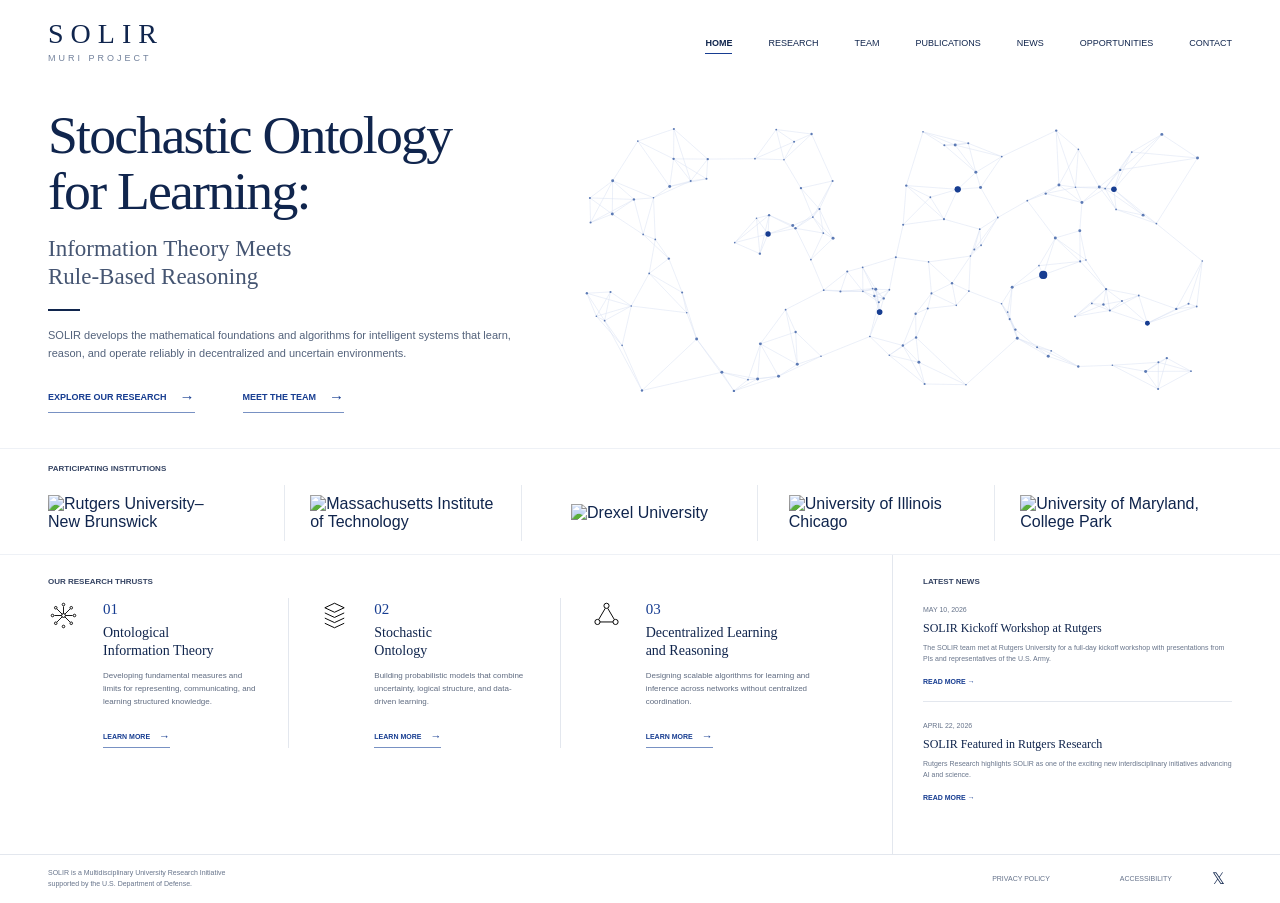
==== index.html @ 75f61fbd "Initial SOLIR MURI website" ====
<!doctype html><html lang="en"><head><meta charset="utf-8"><meta name="viewport" content="width=device-width,initial-scale=1"><meta name="description" content="SOLIR MURI — Stochastic Ontology for Learning."><title>SOLIR | MURI Project</title><link rel="stylesheet" href="css/style.css"></head><body>
<header class="site-header"><a class="brand" href="#"><span class="brand-name">SOLIR</span><span class="brand-subtitle">MURI PROJECT</span></a><button class="menu-toggle" aria-label="Open navigation" aria-expanded="false"><span></span><span></span><span></span></button><nav class="nav"><a class="active" href="#">HOME</a><a href="#">RESEARCH</a><a href="#">TEAM</a><a href="#">PUBLICATIONS</a><a href="#">NEWS</a><a href="#">OPPORTUNITIES</a><a href="#">CONTACT</a></nav></header>
<main><section class="hero full-width"><div class="hero-copy"><h1>Stochastic Ontology<br>for Learning:</h1><p class="hero-kicker">Information Theory Meets<br>Rule-Based Reasoning</p><div class="short-rule"></div><p class="hero-description">SOLIR develops the mathematical foundations and algorithms for intelligent systems that learn, reason, and operate reliably in decentralized and uncertain environments.</p><div class="hero-actions"><a class="text-link" href="#">EXPLORE OUR RESEARCH <span>→</span></a><a class="text-link" href="#">MEET THE TEAM <span>→</span></a></div></div><div class="hero-graphic"><img src="assets/network.svg" alt=""></div></section>
<section class="institutions"><div class="full-width"><p class="section-label">PARTICIPATING INSTITUTIONS</p><div class="institution-grid">
<div class="institution"><img src="https://commons.wikimedia.org/wiki/Special:Redirect/file/Rutgers_University_New_Brunswick_logotype.svg" alt="Rutgers University–New Brunswick"></div><div class="institution"><img src="https://commons.wikimedia.org/wiki/Special:Redirect/file/MIT_2023_red_logo.svg" alt="Massachusetts Institute of Technology"></div><div class="institution"><img src="https://commons.wikimedia.org/wiki/Special:Redirect/file/Drexel-logo.png" alt="Drexel University"></div><div class="institution"><img src="https://commons.wikimedia.org/wiki/Special:Redirect/file/University_of_Illinois_Chicago_wordmark.png" alt="University of Illinois Chicago"></div><div class="institution"><img src="https://commons.wikimedia.org/wiki/Special:Redirect/file/University_of_Maryland_wordmark.svg" alt="University of Maryland, College Park"></div>
</div></div></section>
<section class="research-news full-width"><div class="research"><p class="section-label">OUR RESEARCH THRUSTS</p><div class="thrust-grid">
<article class="thrust"><div class="thrust-icon"><img src="assets/info.svg" alt=""></div><div><span class="number">01</span><h2>Ontological<br>Information Theory</h2><p>Developing fundamental measures and limits for representing, communicating, and learning structured knowledge.</p><a class="learn-link" href="#">LEARN MORE <span>→</span></a></div></article>
<article class="thrust"><div class="thrust-icon"><img src="assets/ontology.svg" alt=""></div><div><span class="number">02</span><h2>Stochastic<br>Ontology</h2><p>Building probabilistic models that combine uncertainty, logical structure, and data-driven learning.</p><a class="learn-link" href="#">LEARN MORE <span>→</span></a></div></article>
<article class="thrust"><div class="thrust-icon"><img src="assets/decentralized.svg" alt=""></div><div><span class="number">03</span><h2>Decentralized Learning<br>and Reasoning</h2><p>Designing scalable algorithms for learning and inference across networks without centralized coordination.</p><a class="learn-link" href="#">LEARN MORE <span>→</span></a></div></article>
</div></div><aside class="latest-news"><p class="section-label">LATEST NEWS</p><article class="news-item"><time>MAY 10, 2026</time><h3>SOLIR Kickoff Workshop at Rutgers</h3><p>The SOLIR team met at Rutgers University for a full-day kickoff workshop with presentations from PIs and representatives of the U.S. Army.</p><a href="#">READ MORE <span>→</span></a></article><article class="news-item"><time>APRIL 22, 2026</time><h3>SOLIR Featured in Rutgers Research</h3><p>Rutgers Research highlights SOLIR as one of the exciting new interdisciplinary initiatives advancing AI and science.</p><a href="#">READ MORE <span>→</span></a></article></aside></section></main>
<footer class="site-footer"><div class="full-width footer-inner"><p>SOLIR is a Multidisciplinary University Research Initiative<br>supported by the U.S. Department of Defense.</p><div class="footer-links"><a href="#">PRIVACY POLICY</a><a href="#">ACCESSIBILITY</a></div><span>𝕏</span></div></footer><script src="js/main.js"></script></body></html>
---- css/style.css ----
:root{--navy:#10254d;--blue:#173d91;--line:#dce2ec}
*{box-sizing:border-box}body{margin:0;color:var(--navy);background:#fff;font-family:Arial,Helvetica,sans-serif;-webkit-font-smoothing:antialiased}a{color:inherit;text-decoration:none}
.full-width,.site-header{width:calc(100% - 96px);margin-left:auto;margin-right:auto}
.site-header{height:82px;display:flex;align-items:center;justify-content:space-between}.brand{display:flex;flex-direction:column;line-height:1}.brand-name{font-family:Georgia,serif;font-size:28px;letter-spacing:7px}.brand-subtitle{margin-top:6px;font-size:9px;letter-spacing:3px;color:#71809b}
.nav{display:flex;gap:36px;height:100%;align-items:center}.nav a{position:relative;font-size:9px;padding:33px 0 29px}.nav a.active{font-weight:700}.nav a.active:after{content:"";position:absolute;left:0;right:0;bottom:23px;height:1px;background:var(--blue)}.menu-toggle{display:none}
.hero{min-height:350px;display:grid;grid-template-columns:43% 57%;align-items:center;padding:18px 0 28px}.hero h1{margin:0;font-family:Georgia,serif;font-size:clamp(46px,4.2vw,64px);line-height:1.05;font-weight:400;letter-spacing:-1.8px}.hero-kicker{margin:15px 0 0;font-family:Georgia,serif;font-size:23px;line-height:1.22;color:#455572}.short-rule{width:32px;height:2px;background:var(--navy);margin:18px 0 15px}.hero-description{max-width:470px;margin:0;color:#53627b;font-size:11px;line-height:1.65}.hero-actions{display:flex;gap:48px;margin-top:26px}.text-link,.learn-link{display:inline-flex;align-items:center;gap:13px;font-size:9px;font-weight:700;color:var(--blue);border-bottom:1px solid #7891c3;padding-bottom:7px}.text-link span,.learn-link span{font-size:15px}.hero-graphic{height:320px;display:flex;align-items:center;justify-content:center;overflow:hidden}.hero-graphic img{width:100%;height:100%;object-fit:contain}
.institutions{border-top:1px solid #eef1f6;border-bottom:1px solid #eef1f6}.institutions .full-width{padding:15px 0 13px}.section-label{margin:0 0 12px;font-size:8px;font-weight:700;color:#344362}.institution-grid{display:grid;grid-template-columns:repeat(5,1fr);align-items:center}.institution{min-height:56px;padding:0 25px;display:flex;align-items:center;justify-content:center;border-right:1px solid #e6eaf0}.institution:first-child{padding-left:0;justify-content:flex-start}.institution:last-child{border-right:0}.institution img{display:block;max-width:100%;width:auto;height:auto;object-fit:contain}.institution:nth-child(1) img{max-width:185px;max-height:42px}.institution:nth-child(2) img{max-width:185px;max-height:43px}.institution:nth-child(3) img{max-width:180px;max-height:48px}.institution:nth-child(4) img{max-width:175px;max-height:50px}.institution:nth-child(5) img{max-width:190px;max-height:45px}
.research-news{display:grid;grid-template-columns:minmax(0,1fr) 340px;min-height:230px}.research{padding:22px 30px 27px 0}.latest-news{padding:22px 0 25px 30px;border-left:1px solid #e3e7ee}.thrust-grid{display:grid;grid-template-columns:repeat(3,1fr)}.thrust{display:grid;grid-template-columns:42px 1fr;gap:13px;padding:2px 30px 0 0;margin-right:30px;border-right:1px solid #e3e7ee}.thrust:last-child{border:0;margin:0}.thrust-icon img{width:31px;height:31px}.number{font-family:Georgia,serif;font-size:15px;color:var(--blue)}.thrust h2{margin:6px 0 10px;font-family:Georgia,serif;font-size:14px;line-height:1.25;font-weight:400}.thrust p{margin:0 0 16px;color:#5f6b80;font-size:8px;line-height:1.65}.learn-link{font-size:7px;padding-bottom:5px;gap:9px}.learn-link span{font-size:11px}.news-item{padding:0 0 13px;margin-bottom:12px;border-bottom:1px solid #e3e7ee}.news-item:last-child{border:0}.news-item time{font-size:7px;color:#66738a}.news-item h3{margin:5px 0 7px;font-family:Georgia,serif;font-size:12px;font-weight:400}.news-item p{margin:0 0 6px;color:#68758b;font-size:7px;line-height:1.5}.news-item a{font-size:7px;font-weight:700;color:var(--blue)}.site-footer{border-top:1px solid #e3e7ee;padding:13px 0}.footer-inner{display:grid;grid-template-columns:1fr auto 20px;gap:40px;align-items:center}.site-footer p{margin:0;color:#67748b;font-size:7px;line-height:1.55}.footer-links{display:flex;gap:70px}.footer-links a{color:#65728a;font-size:7px}
@media(max-width:900px){.full-width,.site-header{width:calc(100% - 48px)}.nav{gap:17px}.nav a{font-size:8px}.hero{grid-template-columns:1fr;padding-top:35px}.hero-graphic{height:270px;order:-1}.institution-grid{grid-template-columns:repeat(2,1fr)}.institution{border-bottom:1px solid #e6eaf0}.research-news{grid-template-columns:1fr}.latest-news{border-left:0;border-top:1px solid #e3e7ee;padding-left:0}}
@media(max-width:620px){.site-header{height:72px}.menu-toggle{display:flex;flex-direction:column;gap:4px;border:0;background:transparent}.menu-toggle span{width:23px;height:1px;background:var(--navy)}.nav{display:none;position:absolute;top:72px;left:0;right:0;z-index:10;background:#fff;border:1px solid var(--line);padding:8px 20px 15px;flex-direction:column;align-items:flex-start;gap:0}.nav.open{display:flex}.nav a{padding:12px 0;width:100%}.hero{padding-top:25px}.hero h1{font-size:40px}.hero-kicker{font-size:19px}.hero-actions{gap:20px;flex-wrap:wrap}.institution-grid,.thrust-grid{grid-template-columns:1fr}.institution,.institution:first-child{padding:12px 0;border-right:0;justify-content:flex-start}.thrust{margin:0 0 22px;padding:0 0 20px;border-right:0;border-bottom:1px solid #e3e7ee}.footer-inner{grid-template-columns:1fr;gap:14px}.footer-links{gap:25px}}
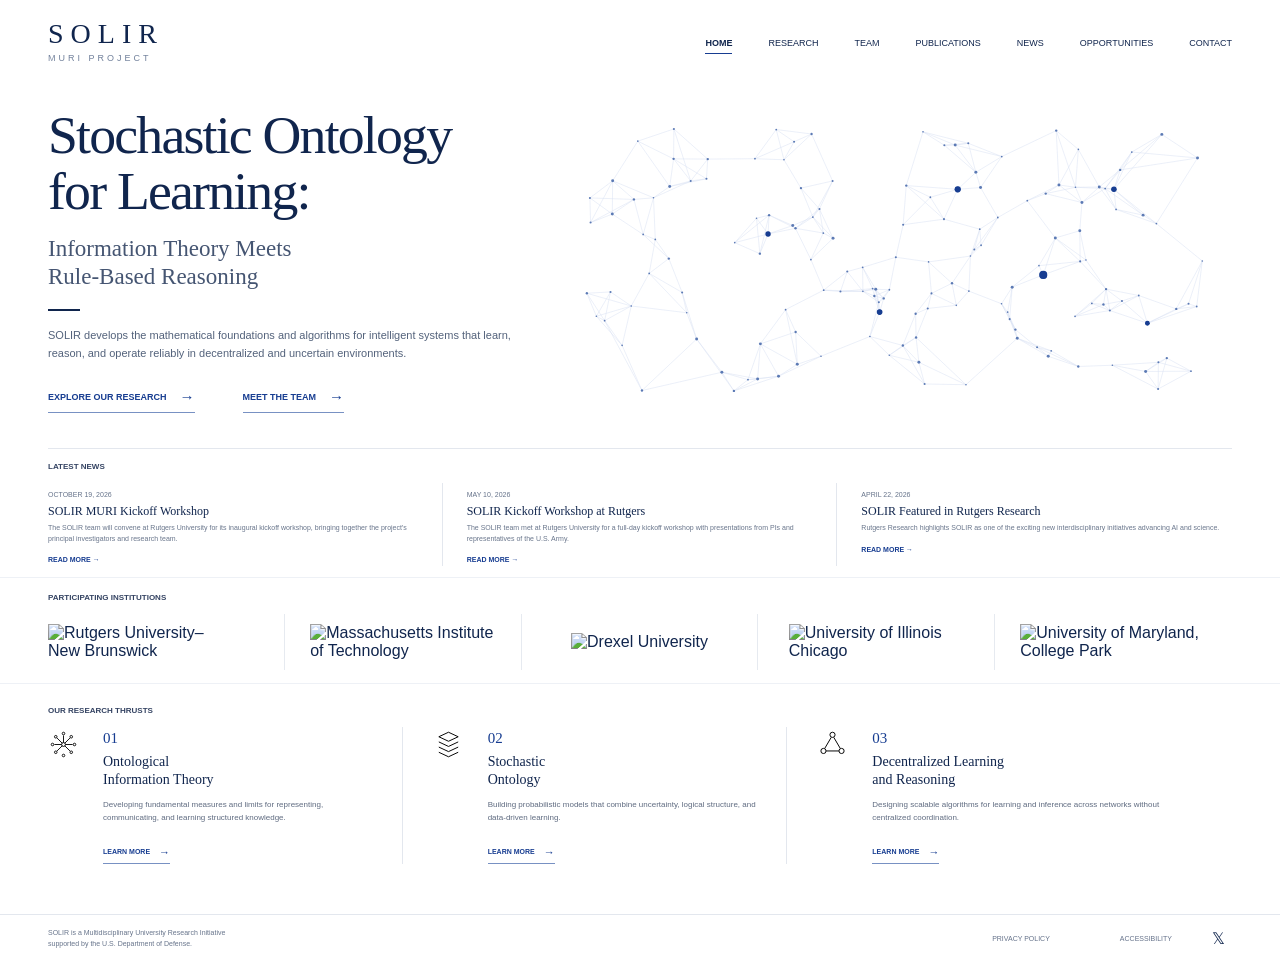
==== commit 191c5568: "second initial version of the website: includes the team, news about the tentative schedule for the " ====
--- a/index.html
+++ b/index.html
@@ -1,12 +1,112 @@
-<!doctype html><html lang="en"><head><meta charset="utf-8"><meta name="viewport" content="width=device-width,initial-scale=1"><meta name="description" content="SOLIR MURI — Stochastic Ontology for Learning."><title>SOLIR | MURI Project</title><link rel="stylesheet" href="css/style.css"></head><body>
-<header class="site-header"><a class="brand" href="#"><span class="brand-name">SOLIR</span><span class="brand-subtitle">MURI PROJECT</span></a><button class="menu-toggle" aria-label="Open navigation" aria-expanded="false"><span></span><span></span><span></span></button><nav class="nav"><a class="active" href="#">HOME</a><a href="#">RESEARCH</a><a href="#">TEAM</a><a href="#">PUBLICATIONS</a><a href="#">NEWS</a><a href="#">OPPORTUNITIES</a><a href="#">CONTACT</a></nav></header>
-<main><section class="hero full-width"><div class="hero-copy"><h1>Stochastic Ontology<br>for Learning:</h1><p class="hero-kicker">Information Theory Meets<br>Rule-Based Reasoning</p><div class="short-rule"></div><p class="hero-description">SOLIR develops the mathematical foundations and algorithms for intelligent systems that learn, reason, and operate reliably in decentralized and uncertain environments.</p><div class="hero-actions"><a class="text-link" href="#">EXPLORE OUR RESEARCH <span>→</span></a><a class="text-link" href="#">MEET THE TEAM <span>→</span></a></div></div><div class="hero-graphic"><img src="assets/network.svg" alt=""></div></section>
-<section class="institutions"><div class="full-width"><p class="section-label">PARTICIPATING INSTITUTIONS</p><div class="institution-grid">
-<div class="institution"><img src="https://commons.wikimedia.org/wiki/Special:Redirect/file/Rutgers_University_New_Brunswick_logotype.svg" alt="Rutgers University–New Brunswick"></div><div class="institution"><img src="https://commons.wikimedia.org/wiki/Special:Redirect/file/MIT_2023_red_logo.svg" alt="Massachusetts Institute of Technology"></div><div class="institution"><img src="https://commons.wikimedia.org/wiki/Special:Redirect/file/Drexel-logo.png" alt="Drexel University"></div><div class="institution"><img src="https://commons.wikimedia.org/wiki/Special:Redirect/file/University_of_Illinois_Chicago_wordmark.png" alt="University of Illinois Chicago"></div><div class="institution"><img src="https://commons.wikimedia.org/wiki/Special:Redirect/file/University_of_Maryland_wordmark.svg" alt="University of Maryland, College Park"></div>
-</div></div></section>
-<section class="research-news full-width"><div class="research"><p class="section-label">OUR RESEARCH THRUSTS</p><div class="thrust-grid">
-<article class="thrust"><div class="thrust-icon"><img src="assets/info.svg" alt=""></div><div><span class="number">01</span><h2>Ontological<br>Information Theory</h2><p>Developing fundamental measures and limits for representing, communicating, and learning structured knowledge.</p><a class="learn-link" href="#">LEARN MORE <span>→</span></a></div></article>
-<article class="thrust"><div class="thrust-icon"><img src="assets/ontology.svg" alt=""></div><div><span class="number">02</span><h2>Stochastic<br>Ontology</h2><p>Building probabilistic models that combine uncertainty, logical structure, and data-driven learning.</p><a class="learn-link" href="#">LEARN MORE <span>→</span></a></div></article>
-<article class="thrust"><div class="thrust-icon"><img src="assets/decentralized.svg" alt=""></div><div><span class="number">03</span><h2>Decentralized Learning<br>and Reasoning</h2><p>Designing scalable algorithms for learning and inference across networks without centralized coordination.</p><a class="learn-link" href="#">LEARN MORE <span>→</span></a></div></article>
-</div></div><aside class="latest-news"><p class="section-label">LATEST NEWS</p><article class="news-item"><time>MAY 10, 2026</time><h3>SOLIR Kickoff Workshop at Rutgers</h3><p>The SOLIR team met at Rutgers University for a full-day kickoff workshop with presentations from PIs and representatives of the U.S. Army.</p><a href="#">READ MORE <span>→</span></a></article><article class="news-item"><time>APRIL 22, 2026</time><h3>SOLIR Featured in Rutgers Research</h3><p>Rutgers Research highlights SOLIR as one of the exciting new interdisciplinary initiatives advancing AI and science.</p><a href="#">READ MORE <span>→</span></a></article></aside></section></main>
-<footer class="site-footer"><div class="full-width footer-inner"><p>SOLIR is a Multidisciplinary University Research Initiative<br>supported by the U.S. Department of Defense.</p><div class="footer-links"><a href="#">PRIVACY POLICY</a><a href="#">ACCESSIBILITY</a></div><span>𝕏</span></div></footer><script src="js/main.js"></script></body></html>+<!doctype html>
+<html lang="en">
+<head>
+<meta charset="utf-8">
+<meta name="viewport" content="width=device-width,initial-scale=1">
+<meta name="description" content="SOLIR MURI — Stochastic Ontology for Learning.">
+<title>SOLIR | MURI Project</title>
+<link rel="stylesheet" href="css/style.css">
+</head>
+<body>
+<header class="site-header">
+  <a class="brand" href="index.html">
+    <span class="brand-name">SOLIR</span><span class="brand-subtitle">MURI PROJECT</span>
+  </a>
+  <button class="menu-toggle" aria-label="Open navigation" aria-expanded="false"><span></span><span></span><span></span></button>
+  <nav class="nav">
+    <a class="active" href="index.html">HOME</a>
+    <a href="#research">RESEARCH</a>
+    <a href="team.html">TEAM</a>
+    <a href="#">PUBLICATIONS</a>
+    <a href="#latest-news">NEWS</a>
+    <a href="#">OPPORTUNITIES</a>
+    <a href="#">CONTACT</a>
+  </nav>
+</header>
+
+<main>
+<section class="hero full-width">
+  <div class="hero-copy">
+    <h1>Stochastic Ontology<br>for Learning:</h1>
+    <p class="hero-kicker">Information Theory Meets<br>Rule-Based Reasoning</p>
+    <div class="short-rule"></div>
+    <p class="hero-description">SOLIR develops the mathematical foundations and algorithms for intelligent systems that learn, reason, and operate reliably in decentralized and uncertain environments.</p>
+    <div class="hero-actions">
+      <a class="text-link" href="#">EXPLORE OUR RESEARCH <span>→</span></a>
+      <a class="text-link" href="team.html">MEET THE TEAM <span>→</span></a>
+    </div>
+  </div>
+  <div class="hero-graphic"><img src="assets/network.svg" alt=""></div>
+</section>
+
+<section class="latest-news latest-news-strip full-width" id="latest-news">
+  <p class="section-label">LATEST NEWS</p>
+  <div class="news-grid">
+    <article class="news-item">
+      <time>OCTOBER 19, 2026</time>
+      <h3>SOLIR MURI Kickoff Workshop</h3>
+      <p>The SOLIR team will convene at Rutgers University for its inaugural kickoff workshop, bringing together the project's principal investigators and research team.</p>
+      <a href="workshop.html">READ MORE <span>→</span></a>
+    </article>
+
+    <article class="news-item">
+      <time>MAY 10, 2026</time>
+      <h3>SOLIR Kickoff Workshop at Rutgers</h3>
+      <p>The SOLIR team met at Rutgers University for a full-day kickoff workshop with presentations from PIs and representatives of the U.S. Army.</p>
+      <a href="#">READ MORE <span>→</span></a>
+    </article>
+
+    <article class="news-item">
+      <time>APRIL 22, 2026</time>
+      <h3>SOLIR Featured in Rutgers Research</h3>
+      <p>Rutgers Research highlights SOLIR as one of the exciting new interdisciplinary initiatives advancing AI and science.</p>
+      <a href="#">READ MORE <span>→</span></a>
+    </article>
+  </div>
+</section>
+
+<section class="institutions">
+  <div class="full-width">
+    <p class="section-label">PARTICIPATING INSTITUTIONS</p>
+    <div class="institution-grid">
+      <div class="institution"><img src="https://commons.wikimedia.org/wiki/Special:Redirect/file/Rutgers_University_New_Brunswick_logotype.svg" alt="Rutgers University–New Brunswick"></div>
+      <div class="institution"><img src="https://commons.wikimedia.org/wiki/Special:Redirect/file/MIT_2023_red_logo.svg" alt="Massachusetts Institute of Technology"></div>
+      <div class="institution"><img src="https://commons.wikimedia.org/wiki/Special:Redirect/file/Drexel-logo.png" alt="Drexel University"></div>
+      <div class="institution"><img src="https://commons.wikimedia.org/wiki/Special:Redirect/file/University_of_Illinois_Chicago_wordmark.png" alt="University of Illinois Chicago"></div>
+      <div class="institution"><img src="https://commons.wikimedia.org/wiki/Special:Redirect/file/University_of_Maryland_wordmark.svg" alt="University of Maryland, College Park"></div>
+    </div>
+  </div>
+</section>
+
+<section class="research-news research-only full-width">
+  <div class="research" id="research">
+    <p class="section-label">OUR RESEARCH THRUSTS</p>
+    <div class="thrust-grid">
+      <article class="thrust">
+        <div class="thrust-icon"><img src="assets/info.svg" alt=""></div>
+        <div><span class="number">01</span><h2>Ontological<br>Information Theory</h2><p>Developing fundamental measures and limits for representing, communicating, and learning structured knowledge.</p><a class="learn-link" href="research-thrust-1.html">LEARN MORE <span>→</span></a></div>
+      </article>
+      <article class="thrust">
+        <div class="thrust-icon"><img src="assets/ontology.svg" alt=""></div>
+        <div><span class="number">02</span><h2>Stochastic<br>Ontology</h2><p>Building probabilistic models that combine uncertainty, logical structure, and data-driven learning.</p><a class="learn-link" href="research-thrust-2.html">LEARN MORE <span>→</span></a></div>
+      </article>
+      <article class="thrust">
+        <div class="thrust-icon"><img src="assets/decentralized.svg" alt=""></div>
+        <div><span class="number">03</span><h2>Decentralized Learning<br>and Reasoning</h2><p>Designing scalable algorithms for learning and inference across networks without centralized coordination.</p><a class="learn-link" href="research-thrust-3.html">LEARN MORE <span>→</span></a></div>
+      </article>
+    </div>
+  </div>
+
+</section>
+</main>
+
+<footer class="site-footer">
+  <div class="full-width footer-inner">
+    <p>SOLIR is a Multidisciplinary University Research Initiative<br>supported by the U.S. Department of Defense.</p>
+    <div class="footer-links"><a href="#">PRIVACY POLICY</a><a href="#">ACCESSIBILITY</a></div>
+    <span>𝕏</span>
+  </div>
+</footer>
+<script src="js/main.js"></script>
+</body>
+</html>
--- a/css/style.css
+++ b/css/style.css
@@ -8,3 +8,60 @@
 .research-news{display:grid;grid-template-columns:minmax(0,1fr) 340px;min-height:230px}.research{padding:22px 30px 27px 0}.latest-news{padding:22px 0 25px 30px;border-left:1px solid #e3e7ee}.thrust-grid{display:grid;grid-template-columns:repeat(3,1fr)}.thrust{display:grid;grid-template-columns:42px 1fr;gap:13px;padding:2px 30px 0 0;margin-right:30px;border-right:1px solid #e3e7ee}.thrust:last-child{border:0;margin:0}.thrust-icon img{width:31px;height:31px}.number{font-family:Georgia,serif;font-size:15px;color:var(--blue)}.thrust h2{margin:6px 0 10px;font-family:Georgia,serif;font-size:14px;line-height:1.25;font-weight:400}.thrust p{margin:0 0 16px;color:#5f6b80;font-size:8px;line-height:1.65}.learn-link{font-size:7px;padding-bottom:5px;gap:9px}.learn-link span{font-size:11px}.news-item{padding:0 0 13px;margin-bottom:12px;border-bottom:1px solid #e3e7ee}.news-item:last-child{border:0}.news-item time{font-size:7px;color:#66738a}.news-item h3{margin:5px 0 7px;font-family:Georgia,serif;font-size:12px;font-weight:400}.news-item p{margin:0 0 6px;color:#68758b;font-size:7px;line-height:1.5}.news-item a{font-size:7px;font-weight:700;color:var(--blue)}.site-footer{border-top:1px solid #e3e7ee;padding:13px 0}.footer-inner{display:grid;grid-template-columns:1fr auto 20px;gap:40px;align-items:center}.site-footer p{margin:0;color:#67748b;font-size:7px;line-height:1.55}.footer-links{display:flex;gap:70px}.footer-links a{color:#65728a;font-size:7px}
 @media(max-width:900px){.full-width,.site-header{width:calc(100% - 48px)}.nav{gap:17px}.nav a{font-size:8px}.hero{grid-template-columns:1fr;padding-top:35px}.hero-graphic{height:270px;order:-1}.institution-grid{grid-template-columns:repeat(2,1fr)}.institution{border-bottom:1px solid #e6eaf0}.research-news{grid-template-columns:1fr}.latest-news{border-left:0;border-top:1px solid #e3e7ee;padding-left:0}}
 @media(max-width:620px){.site-header{height:72px}.menu-toggle{display:flex;flex-direction:column;gap:4px;border:0;background:transparent}.menu-toggle span{width:23px;height:1px;background:var(--navy)}.nav{display:none;position:absolute;top:72px;left:0;right:0;z-index:10;background:#fff;border:1px solid var(--line);padding:8px 20px 15px;flex-direction:column;align-items:flex-start;gap:0}.nav.open{display:flex}.nav a{padding:12px 0;width:100%}.hero{padding-top:25px}.hero h1{font-size:40px}.hero-kicker{font-size:19px}.hero-actions{gap:20px;flex-wrap:wrap}.institution-grid,.thrust-grid{grid-template-columns:1fr}.institution,.institution:first-child{padding:12px 0;border-right:0;justify-content:flex-start}.thrust{margin:0 0 22px;padding:0 0 20px;border-right:0;border-bottom:1px solid #e3e7ee}.footer-inner{grid-template-columns:1fr;gap:14px}.footer-links{gap:25px}}
+
+/* Compact homepage news strip, positioned above the institution logos. */
+.latest-news-strip {
+  padding: 13px 0 11px;
+  border: 0;
+  border-top: 1px solid #e3e7ee;
+}
+
+.news-grid {
+  display: grid;
+  grid-template-columns: repeat(3, minmax(0, 1fr));
+}
+
+.latest-news-strip .news-item {
+  margin: 0;
+  padding: 0 24px;
+  border: 0;
+  border-right: 1px solid #e3e7ee;
+}
+
+.latest-news-strip .news-item:first-child {
+  padding-left: 0;
+}
+
+.latest-news-strip .news-item:last-child {
+  padding-right: 0;
+  border-right: 0;
+}
+
+.latest-news-strip .news-item h3 {
+  margin: 3px 0 4px;
+}
+
+.latest-news-strip .news-item p {
+  margin-bottom: 4px;
+}
+
+.research-only {
+  grid-template-columns: 1fr;
+}
+
+@media(max-width:620px) {
+  .news-grid {
+    display: flex;
+    gap: 20px;
+    overflow-x: auto;
+    padding-bottom: 5px;
+  }
+
+  .latest-news-strip .news-item,
+  .latest-news-strip .news-item:first-child,
+  .latest-news-strip .news-item:last-child {
+    flex: 0 0 230px;
+    padding: 0 20px 0 0;
+    border-right: 1px solid #e3e7ee;
+  }
+}
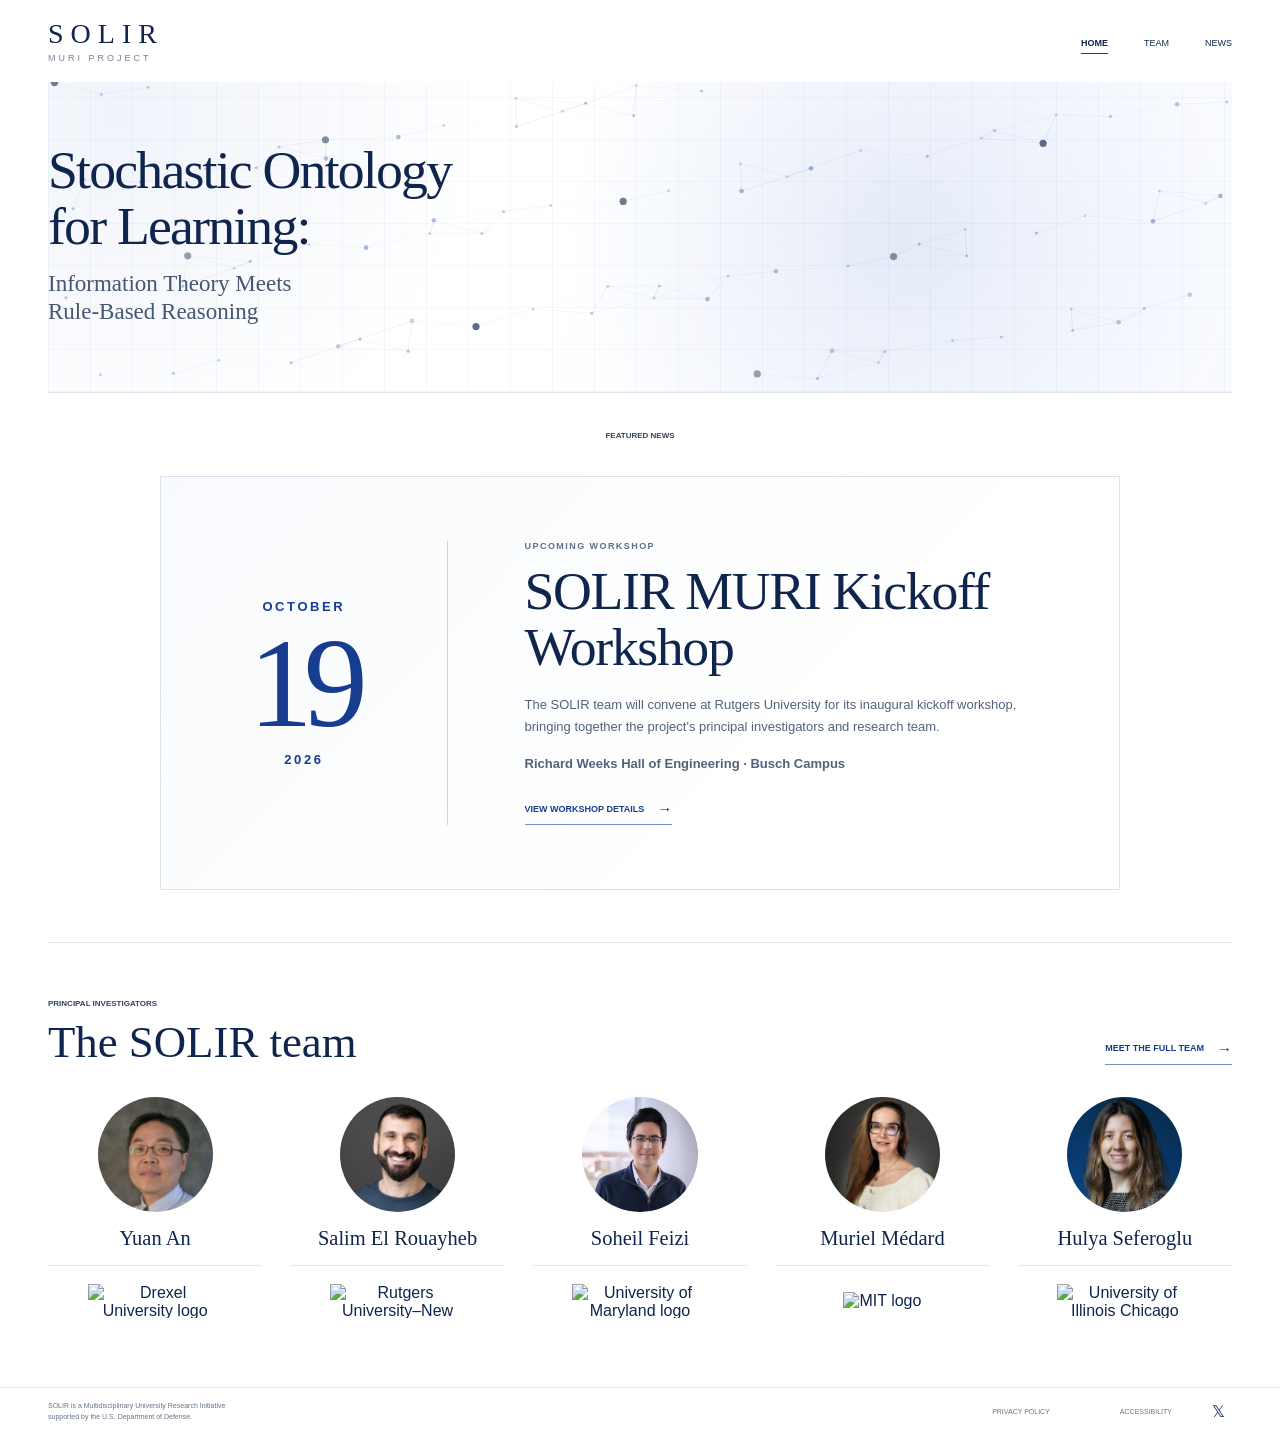
==== commit 5908ac0a: "Refresh homepage team, news, and workshop experience" ====
--- a/index.html
+++ b/index.html
@@ -15,89 +15,75 @@
   <button class="menu-toggle" aria-label="Open navigation" aria-expanded="false"><span></span><span></span><span></span></button>
   <nav class="nav">
     <a class="active" href="index.html">HOME</a>
-    <a href="#research">RESEARCH</a>
     <a href="team.html">TEAM</a>
-    <a href="#">PUBLICATIONS</a>
     <a href="#latest-news">NEWS</a>
-    <a href="#">OPPORTUNITIES</a>
-    <a href="#">CONTACT</a>
   </nav>
 </header>
 
 <main>
 <section class="hero full-width">
+  <canvas class="math-field" aria-hidden="true"></canvas>
   <div class="hero-copy">
     <h1>Stochastic Ontology<br>for Learning:</h1>
     <p class="hero-kicker">Information Theory Meets<br>Rule-Based Reasoning</p>
-    <div class="short-rule"></div>
-    <p class="hero-description">SOLIR develops the mathematical foundations and algorithms for intelligent systems that learn, reason, and operate reliably in decentralized and uncertain environments.</p>
-    <div class="hero-actions">
-      <a class="text-link" href="#">EXPLORE OUR RESEARCH <span>→</span></a>
-      <a class="text-link" href="team.html">MEET THE TEAM <span>→</span></a>
-    </div>
   </div>
-  <div class="hero-graphic"><img src="assets/network.svg" alt=""></div>
 </section>
 
 <section class="latest-news latest-news-strip full-width" id="latest-news">
-  <p class="section-label">LATEST NEWS</p>
-  <div class="news-grid">
-    <article class="news-item">
-      <time>OCTOBER 19, 2026</time>
-      <h3>SOLIR MURI Kickoff Workshop</h3>
+  <p class="section-label">FEATURED NEWS</p>
+  <article class="featured-news-item">
+    <div class="featured-news-date" aria-label="October 19, 2026">
+      <span class="featured-news-month">OCTOBER</span>
+      <strong>19</strong>
+      <span class="featured-news-year">2026</span>
+    </div>
+    <div class="featured-news-copy">
+      <p class="featured-news-type">UPCOMING WORKSHOP</p>
+      <h2>SOLIR MURI Kickoff Workshop</h2>
       <p>The SOLIR team will convene at Rutgers University for its inaugural kickoff workshop, bringing together the project's principal investigators and research team.</p>
-      <a href="workshop.html">READ MORE <span>→</span></a>
-    </article>
+      <p class="featured-news-location">Richard Weeks Hall of Engineering · Busch Campus</p>
+      <a class="text-link" href="workshop.html">VIEW WORKSHOP DETAILS <span>→</span></a>
+    </div>
+  </article>
+</section>
 
-    <article class="news-item">
-      <time>MAY 10, 2026</time>
-      <h3>SOLIR Kickoff Workshop at Rutgers</h3>
-      <p>The SOLIR team met at Rutgers University for a full-day kickoff workshop with presentations from PIs and representatives of the U.S. Army.</p>
-      <a href="#">READ MORE <span>→</span></a>
-    </article>
-
-    <article class="news-item">
-      <time>APRIL 22, 2026</time>
-      <h3>SOLIR Featured in Rutgers Research</h3>
-      <p>Rutgers Research highlights SOLIR as one of the exciting new interdisciplinary initiatives advancing AI and science.</p>
-      <a href="#">READ MORE <span>→</span></a>
-    </article>
+<section class="home-team full-width" aria-labelledby="home-team-heading">
+  <div class="home-team-heading">
+    <div>
+      <p class="section-label">PRINCIPAL INVESTIGATORS</p>
+      <h2 id="home-team-heading">The SOLIR team</h2>
+    </div>
+    <a class="text-link" href="team.html">MEET THE FULL TEAM <span>→</span></a>
+  </div>
+  <div class="home-team-grid">
+    <a class="home-person" href="team.html">
+      <img src="assets/team/yuan-an.jpg" alt="Yuan An" loading="lazy">
+      <h3>Yuan An</h3>
+      <span class="home-institution-logo"><img src="https://commons.wikimedia.org/wiki/Special:Redirect/file/Drexel-logo.png" alt="Drexel University logo" loading="lazy"></span>
+    </a>
+    <a class="home-person" href="team.html">
+      <img src="assets/team/salim-el-rouayheb.jpg" alt="Salim El Rouayheb" loading="lazy">
+      <h3>Salim El Rouayheb</h3>
+      <span class="home-institution-logo"><img src="https://commons.wikimedia.org/wiki/Special:Redirect/file/Rutgers_University_New_Brunswick_logotype.svg" alt="Rutgers University–New Brunswick logo" loading="lazy"></span>
+    </a>
+    <a class="home-person" href="team.html">
+      <img src="assets/team/soheil-feizi.jpg" alt="Soheil Feizi" loading="lazy">
+      <h3>Soheil Feizi</h3>
+      <span class="home-institution-logo"><img src="https://commons.wikimedia.org/wiki/Special:Redirect/file/University_of_Maryland_wordmark.svg" alt="University of Maryland logo" loading="lazy"></span>
+    </a>
+    <a class="home-person" href="team.html">
+      <img src="assets/team/muriel-medard.jpg" alt="Muriel Médard" loading="lazy">
+      <h3>Muriel Médard</h3>
+      <span class="home-institution-logo"><img src="https://commons.wikimedia.org/wiki/Special:Redirect/file/MIT_2023_red_logo.svg" alt="MIT logo" loading="lazy"></span>
+    </a>
+    <a class="home-person" href="team.html">
+      <img src="assets/team/hulya-seferoglu.png" alt="Hulya Seferoglu" loading="lazy">
+      <h3>Hulya Seferoglu</h3>
+      <span class="home-institution-logo"><img src="https://commons.wikimedia.org/wiki/Special:Redirect/file/University_of_Illinois_Chicago_wordmark.png" alt="University of Illinois Chicago logo" loading="lazy"></span>
+    </a>
   </div>
 </section>
 
-<section class="institutions">
-  <div class="full-width">
-    <p class="section-label">PARTICIPATING INSTITUTIONS</p>
-    <div class="institution-grid">
-      <div class="institution"><img src="https://commons.wikimedia.org/wiki/Special:Redirect/file/Rutgers_University_New_Brunswick_logotype.svg" alt="Rutgers University–New Brunswick"></div>
-      <div class="institution"><img src="https://commons.wikimedia.org/wiki/Special:Redirect/file/MIT_2023_red_logo.svg" alt="Massachusetts Institute of Technology"></div>
-      <div class="institution"><img src="https://commons.wikimedia.org/wiki/Special:Redirect/file/Drexel-logo.png" alt="Drexel University"></div>
-      <div class="institution"><img src="https://commons.wikimedia.org/wiki/Special:Redirect/file/University_of_Illinois_Chicago_wordmark.png" alt="University of Illinois Chicago"></div>
-      <div class="institution"><img src="https://commons.wikimedia.org/wiki/Special:Redirect/file/University_of_Maryland_wordmark.svg" alt="University of Maryland, College Park"></div>
-    </div>
-  </div>
-</section>
-
-<section class="research-news research-only full-width">
-  <div class="research" id="research">
-    <p class="section-label">OUR RESEARCH THRUSTS</p>
-    <div class="thrust-grid">
-      <article class="thrust">
-        <div class="thrust-icon"><img src="assets/info.svg" alt=""></div>
-        <div><span class="number">01</span><h2>Ontological<br>Information Theory</h2><p>Developing fundamental measures and limits for representing, communicating, and learning structured knowledge.</p><a class="learn-link" href="research-thrust-1.html">LEARN MORE <span>→</span></a></div>
-      </article>
-      <article class="thrust">
-        <div class="thrust-icon"><img src="assets/ontology.svg" alt=""></div>
-        <div><span class="number">02</span><h2>Stochastic<br>Ontology</h2><p>Building probabilistic models that combine uncertainty, logical structure, and data-driven learning.</p><a class="learn-link" href="research-thrust-2.html">LEARN MORE <span>→</span></a></div>
-      </article>
-      <article class="thrust">
-        <div class="thrust-icon"><img src="assets/decentralized.svg" alt=""></div>
-        <div><span class="number">03</span><h2>Decentralized Learning<br>and Reasoning</h2><p>Designing scalable algorithms for learning and inference across networks without centralized coordination.</p><a class="learn-link" href="research-thrust-3.html">LEARN MORE <span>→</span></a></div>
-      </article>
-    </div>
-  </div>
-
-</section>
 </main>
 
 <footer class="site-footer">
--- a/css/style.css
+++ b/css/style.css
@@ -3,65 +3,118 @@
 .full-width,.site-header{width:calc(100% - 96px);margin-left:auto;margin-right:auto}
 .site-header{height:82px;display:flex;align-items:center;justify-content:space-between}.brand{display:flex;flex-direction:column;line-height:1}.brand-name{font-family:Georgia,serif;font-size:28px;letter-spacing:7px}.brand-subtitle{margin-top:6px;font-size:9px;letter-spacing:3px;color:#71809b}
 .nav{display:flex;gap:36px;height:100%;align-items:center}.nav a{position:relative;font-size:9px;padding:33px 0 29px}.nav a.active{font-weight:700}.nav a.active:after{content:"";position:absolute;left:0;right:0;bottom:23px;height:1px;background:var(--blue)}.menu-toggle{display:none}
-.hero{min-height:350px;display:grid;grid-template-columns:43% 57%;align-items:center;padding:18px 0 28px}.hero h1{margin:0;font-family:Georgia,serif;font-size:clamp(46px,4.2vw,64px);line-height:1.05;font-weight:400;letter-spacing:-1.8px}.hero-kicker{margin:15px 0 0;font-family:Georgia,serif;font-size:23px;line-height:1.22;color:#455572}.short-rule{width:32px;height:2px;background:var(--navy);margin:18px 0 15px}.hero-description{max-width:470px;margin:0;color:#53627b;font-size:11px;line-height:1.65}.hero-actions{display:flex;gap:48px;margin-top:26px}.text-link,.learn-link{display:inline-flex;align-items:center;gap:13px;font-size:9px;font-weight:700;color:var(--blue);border-bottom:1px solid #7891c3;padding-bottom:7px}.text-link span,.learn-link span{font-size:15px}.hero-graphic{height:320px;display:flex;align-items:center;justify-content:center;overflow:hidden}.hero-graphic img{width:100%;height:100%;object-fit:contain}
+.hero{position:relative;isolation:isolate;min-height:310px;display:grid;grid-template-columns:46% 54%;align-items:center;padding:24px 0 30pxpx;overflow:hidden}.hero:before{content:"";position:absolute;inset:0;z-index:-2;background:radial-gradient(circle at 72% 50%,rgba(89,129,201,.14),transparent 38%),radial-gradient(circle at 6% 10%,rgba(89,129,201,.09),transparent 32%),repeating-linear-gradient(0deg,rgba(23,61,145,.04) 0,rgba(23,61,145,.04) 1px,transparent 1px,transparent 42px),repeating-linear-gradient(90deg,rgba(23,61,145,.04) 0,rgba(23,61,145,.04) 1px,transparent 1px,transparent 42px),linear-gradient(105deg,#fff 0%,#fff 39%,#f8faff 100%)}.math-field{position:absolute;inset:0;z-index:-1;width:100%;height:100%;pointer-events:none}.hero-copy{padding:34px 0}.hero h1{margin:0;font-family:Georgia,serif;font-size:clamp(46px,4.2vw,64px);line-height:1.05;font-weight:400;letter-spacing:-1.8px}.hero-kicker{margin:15px 0 0;font-family:Georgia,serif;font-size:23px;line-height:1.22;color:#455572}.hero-mathematics{align-self:stretch;position:relative;font-family:Georgia,"Times New Roman",serif;color:rgba(23,61,145,.66);font-style:italic}
+.hero-mathematics .eq{position:absolute;transition:transform .6s cubic-bezier(.2,.7,.3,1)}
+.hero-mathematics .eq em{display:block;font-style:italic;white-space:nowrap;padding:7px 11px;background:rgba(255,255,255,.78);border:1px solid rgba(23,61,145,.1);backdrop-filter:blur(3px);animation-name:eqFloat;animation-timing-function:ease-in-out;animation-iteration-count:infinite}
+.hero-mathematics .eq.near em{font-size:17px;opacity:.85;animation-duration:6.5s}
+.hero-mathematics .eq.mid em{font-size:13.5px;opacity:.6;animation-duration:8.5s}
+.hero-mathematics .eq.far em{font-size:11px;opacity:.4;animation-duration:10.5s;filter:blur(.2px)}
+.hero-mathematics .eq:nth-child(1){top:14%;right:6%}
+.hero-mathematics .eq:nth-child(2){bottom:16%;left:10%}
+.hero-mathematics .eq:nth-child(3){top:44%;left:44%}
+.hero-mathematics .eq:nth-child(4){top:5%;left:5%}
+.hero-mathematics .eq:nth-child(5){bottom:5%;right:13%}
+.hero-mathematics .eq:nth-child(6){top:64%;right:1%}
+.hero-mathematics .eq:nth-child(7){top:29%;left:0}
+.hero-mathematics .eq:nth-child(8){bottom:35%;left:28%}
+.hero-mathematics .eq:nth-child(9){top:80%;left:14%}
+.hero-mathematics .eq:nth-child(10){top:1%;left:32%}
+.hero-mathematics .eq:nth-child(11){bottom:0;right:36%}
+.hero-mathematics .eq:nth-child(12){top:53%;right:22%}
+.hero-mathematics .eq:nth-child(2) em,.hero-mathematics .eq:nth-child(8) em{animation-delay:-2.4s}
+.hero-mathematics .eq:nth-child(3) em,.hero-mathematics .eq:nth-child(9) em{animation-delay:-4.1s}
+.hero-mathematics .eq:nth-child(4) em,.hero-mathematics .eq:nth-child(10) em{animation-delay:-1.6s}
+.hero-mathematics .eq:nth-child(5) em,.hero-mathematics .eq:nth-child(11) em{animation-delay:-5.3s}
+.hero-mathematics .eq:nth-child(6) em,.hero-mathematics .eq:nth-child(12) em{animation-delay:-3.2s}
+@keyframes eqFloat{0%,100%{transform:translateY(0)}50%{transform:translateY(-9px)}}
+@media(prefers-reduced-motion:reduce){.hero-mathematics .eq em{animation:none}.hero-mathematics .eq{transition:none}}.text-link,.learn-link{display:inline-flex;align-items:center;gap:13px;font-size:9px;font-weight:700;color:var(--blue);border-bottom:1px solid #7891c3;padding-bottom:7px}.text-link span,.learn-link span{font-size:15px}
 .institutions{border-top:1px solid #eef1f6;border-bottom:1px solid #eef1f6}.institutions .full-width{padding:15px 0 13px}.section-label{margin:0 0 12px;font-size:8px;font-weight:700;color:#344362}.institution-grid{display:grid;grid-template-columns:repeat(5,1fr);align-items:center}.institution{min-height:56px;padding:0 25px;display:flex;align-items:center;justify-content:center;border-right:1px solid #e6eaf0}.institution:first-child{padding-left:0;justify-content:flex-start}.institution:last-child{border-right:0}.institution img{display:block;max-width:100%;width:auto;height:auto;object-fit:contain}.institution:nth-child(1) img{max-width:185px;max-height:42px}.institution:nth-child(2) img{max-width:185px;max-height:43px}.institution:nth-child(3) img{max-width:180px;max-height:48px}.institution:nth-child(4) img{max-width:175px;max-height:50px}.institution:nth-child(5) img{max-width:190px;max-height:45px}
 .research-news{display:grid;grid-template-columns:minmax(0,1fr) 340px;min-height:230px}.research{padding:22px 30px 27px 0}.latest-news{padding:22px 0 25px 30px;border-left:1px solid #e3e7ee}.thrust-grid{display:grid;grid-template-columns:repeat(3,1fr)}.thrust{display:grid;grid-template-columns:42px 1fr;gap:13px;padding:2px 30px 0 0;margin-right:30px;border-right:1px solid #e3e7ee}.thrust:last-child{border:0;margin:0}.thrust-icon img{width:31px;height:31px}.number{font-family:Georgia,serif;font-size:15px;color:var(--blue)}.thrust h2{margin:6px 0 10px;font-family:Georgia,serif;font-size:14px;line-height:1.25;font-weight:400}.thrust p{margin:0 0 16px;color:#5f6b80;font-size:8px;line-height:1.65}.learn-link{font-size:7px;padding-bottom:5px;gap:9px}.learn-link span{font-size:11px}.news-item{padding:0 0 13px;margin-bottom:12px;border-bottom:1px solid #e3e7ee}.news-item:last-child{border:0}.news-item time{font-size:7px;color:#66738a}.news-item h3{margin:5px 0 7px;font-family:Georgia,serif;font-size:12px;font-weight:400}.news-item p{margin:0 0 6px;color:#68758b;font-size:7px;line-height:1.5}.news-item a{font-size:7px;font-weight:700;color:var(--blue)}.site-footer{border-top:1px solid #e3e7ee;padding:13px 0}.footer-inner{display:grid;grid-template-columns:1fr auto 20px;gap:40px;align-items:center}.site-footer p{margin:0;color:#67748b;font-size:7px;line-height:1.55}.footer-links{display:flex;gap:70px}.footer-links a{color:#65728a;font-size:7px}
-@media(max-width:900px){.full-width,.site-header{width:calc(100% - 48px)}.nav{gap:17px}.nav a{font-size:8px}.hero{grid-template-columns:1fr;padding-top:35px}.hero-graphic{height:270px;order:-1}.institution-grid{grid-template-columns:repeat(2,1fr)}.institution{border-bottom:1px solid #e6eaf0}.research-news{grid-template-columns:1fr}.latest-news{border-left:0;border-top:1px solid #e3e7ee;padding-left:0}}
-@media(max-width:620px){.site-header{height:72px}.menu-toggle{display:flex;flex-direction:column;gap:4px;border:0;background:transparent}.menu-toggle span{width:23px;height:1px;background:var(--navy)}.nav{display:none;position:absolute;top:72px;left:0;right:0;z-index:10;background:#fff;border:1px solid var(--line);padding:8px 20px 15px;flex-direction:column;align-items:flex-start;gap:0}.nav.open{display:flex}.nav a{padding:12px 0;width:100%}.hero{padding-top:25px}.hero h1{font-size:40px}.hero-kicker{font-size:19px}.hero-actions{gap:20px;flex-wrap:wrap}.institution-grid,.thrust-grid{grid-template-columns:1fr}.institution,.institution:first-child{padding:12px 0;border-right:0;justify-content:flex-start}.thrust{margin:0 0 22px;padding:0 0 20px;border-right:0;border-bottom:1px solid #e3e7ee}.footer-inner{grid-template-columns:1fr;gap:14px}.footer-links{gap:25px}}
+@media(max-width:900px){.full-width,.site-header{width:calc(100% - 48px)}.nav{gap:17px}.nav a{font-size:8px}.hero{grid-template-columns:58% 42%}.institution-grid{grid-template-columns:repeat(2,1fr)}.institution{border-bottom:1px solid #e6eaf0}.research-news{grid-template-columns:1fr}.latest-news{border-left:0;border-top:1px solid #e3e7ee;padding-left:0}}
+@media(max-width:620px){.site-header{height:72px}.menu-toggle{display:flex;flex-direction:column;gap:4px;border:0;background:transparent}.menu-toggle span{width:23px;height:1px;background:var(--navy)}.nav{display:none;position:absolute;top:72px;left:0;right:0;z-index:10;background:#fff;border:1px solid var(--line);padding:8px 20px 15px;flex-direction:column;align-items:flex-start;gap:0}.nav.open{display:flex}.nav a{padding:12px 0;width:100%}.hero{grid-template-columns:1fr;min-height:330px;padding-top:15px}.hero-copy{padding:25px 0 95px}.hero h1{font-size:40px}.hero-kicker{font-size:19px}.hero-mathematics{position:absolute;inset:0}.hero-mathematics .eq:nth-child(1){top:auto;bottom:18px;right:3%}.hero-mathematics .eq:nth-child(2){display:none}.hero-mathematics .eq:nth-child(3){top:auto;bottom:64px;left:auto;right:22%}.hero-mathematics .eq:nth-child(n+4){display:none}.hero-mathematics .eq em{font-size:12px}.institution-grid,.thrust-grid{grid-template-columns:1fr}.institution,.institution:first-child{padding:12px 0;border-right:0;justify-content:flex-start}.thrust{margin:0 0 22px;padding:0 0 20px;border-right:0;border-bottom:1px solid #e3e7ee}.footer-inner{grid-template-columns:1fr;gap:14px}.footer-links{gap:25px}}
 
-/* Compact homepage news strip, positioned above the institution logos. */
+/* Featured homepage news. */
+.hero { padding: 24px 0 30px; }
+
 .latest-news-strip {
-  padding: 13px 0 11px;
+  padding: 38px 0 52px;
   border: 0;
   border-top: 1px solid #e3e7ee;
+  text-align: center;
 }
 
-.news-grid {
+.featured-news-item {
   display: grid;
-  grid-template-columns: repeat(3, minmax(0, 1fr));
+  grid-template-columns: minmax(180px, 0.42fr) minmax(0, 1fr);
+  gap: clamp(36px, 6vw, 88px);
+  max-width: 960px;
+  margin: 36px auto 0;
+  padding: clamp(36px, 5vw, 64px);
+  text-align: left;
+  border: 1px solid #dce2ec;
+  background: linear-gradient(135deg, #f8fafd 0%, #fff 70%);
 }
 
-.latest-news-strip .news-item {
-  margin: 0;
-  padding: 0 24px;
-  border: 0;
-  border-right: 1px solid #e3e7ee;
+.featured-news-date {
+  display: flex;
+  flex-direction: column;
+  justify-content: center;
+  align-items: center;
+  padding-right: clamp(30px, 5vw, 70px);
+  border-right: 1px solid #ccd5e3;
+  color: var(--blue);
 }
 
-.latest-news-strip .news-item:first-child {
-  padding-left: 0;
+.featured-news-date strong {
+  font-family: Georgia, serif;
+  font-size: clamp(82px, 10vw, 138px);
+  font-weight: 400;
+  line-height: .8;
+  letter-spacing: -.07em;
 }
 
-.latest-news-strip .news-item:last-child {
-  padding-right: 0;
-  border-right: 0;
+.featured-news-month,
+.featured-news-year {
+  font-size: 13px;
+  font-weight: 700;
+  letter-spacing: .2em;
 }
 
-.latest-news-strip .news-item h3 {
-  margin: 3px 0 4px;
-}
+.featured-news-month { margin-bottom: 18px; }
+.featured-news-year { margin-top: 18px; }
+.featured-news-copy { align-self: center; }
+.featured-news-type { margin: 0 0 12px; font-size: 9px; font-weight: 700; letter-spacing: .16em; color: #60708b; }
+.featured-news-copy h2 { margin: 0 0 18px; font-family: Georgia,serif; font-size: clamp(34px,4.2vw,58px); line-height: 1.05; font-weight: 400; letter-spacing: -.025em; }
+.featured-news-copy > p:not(.featured-news-type) { max-width: 580px; margin: 0 0 15px; color: #53627b; font-size: 13px; line-height: 1.7; }
+.featured-news-copy .featured-news-location { font-weight: 700; color: #31496f; }
+.featured-news-copy .text-link { margin-top: 10px; }
 
-.latest-news-strip .news-item p {
-  margin-bottom: 4px;
-}
+.home-team { padding: 56px 0 64px; border-top: 1px solid #e3e7ee; }
+.home-team-heading { display: flex; justify-content: space-between; align-items: end; gap: 30px; margin-bottom: 32px; }
+.home-team-heading h2 { margin: 8px 0 0; font-family: Georgia,serif; font-size: clamp(30px,3.5vw,46px); line-height: 1; font-weight: 400; }
+.home-team-grid { display: grid; grid-template-columns: repeat(5,minmax(0,1fr)); gap: clamp(14px,2.2vw,32px); }
+.home-person { min-width: 0; text-align: center; }
+.home-person > img { display: block; width: clamp(92px,9vw,128px); aspect-ratio: 1; margin: 0 auto; border-radius: 50%; object-fit: cover; object-position: center top; filter: saturate(.82); transition: transform .25s ease,filter .25s ease; }
+.home-person:hover > img,.home-person:focus-visible > img { transform: translateY(-4px); filter: saturate(1); }
+.home-person h3 { margin: 15px 0 5px; font-family: Georgia,serif; font-size: clamp(16px,1.6vw,22px); line-height: 1.15; font-weight: 400; }
+.home-institution-logo { display: flex; align-items: center; justify-content: center; height: 58px; margin-top: 14px; padding-top: 13px; border-top: 1px solid #e3e7ee; }
+.home-institution-logo img { display: block; width: auto; max-width: 135px; max-height: 34px; object-fit: contain; }
 
 .research-only {
   grid-template-columns: 1fr;
 }
 
 @media(max-width:620px) {
-  .news-grid {
-    display: flex;
-    gap: 20px;
-    overflow-x: auto;
-    padding-bottom: 5px;
-  }
+  .latest-news-strip { padding: 45px 0; }
+  .featured-news-item { grid-template-columns: 1fr; gap: 32px; padding: 32px 24px; }
+  .featured-news-date { padding: 0 0 30px; border-right: 0; border-bottom: 1px solid #ccd5e3; }
+  .featured-news-date strong { font-size: 92px; }
+  .home-team { padding: 42px 0 48px; }
+  .home-team-heading { align-items: start; flex-direction: column; }
+  .home-team-grid { grid-template-columns: repeat(2,minmax(0,1fr)); gap: 28px 18px; }
+  .home-person:last-child { grid-column: 1 / -1; width: calc(50% - 9px); }
+}
 
-  .latest-news-strip .news-item,
-  .latest-news-strip .news-item:first-child,
-  .latest-news-strip .news-item:last-child {
-    flex: 0 0 230px;
-    padding: 0 20px 0 0;
-    border-right: 1px solid #e3e7ee;
-  }
-}
+@media(min-width:621px) and (max-width:900px) {
+  .home-team-grid { grid-template-columns: repeat(3,minmax(0,1fr)); }
+}
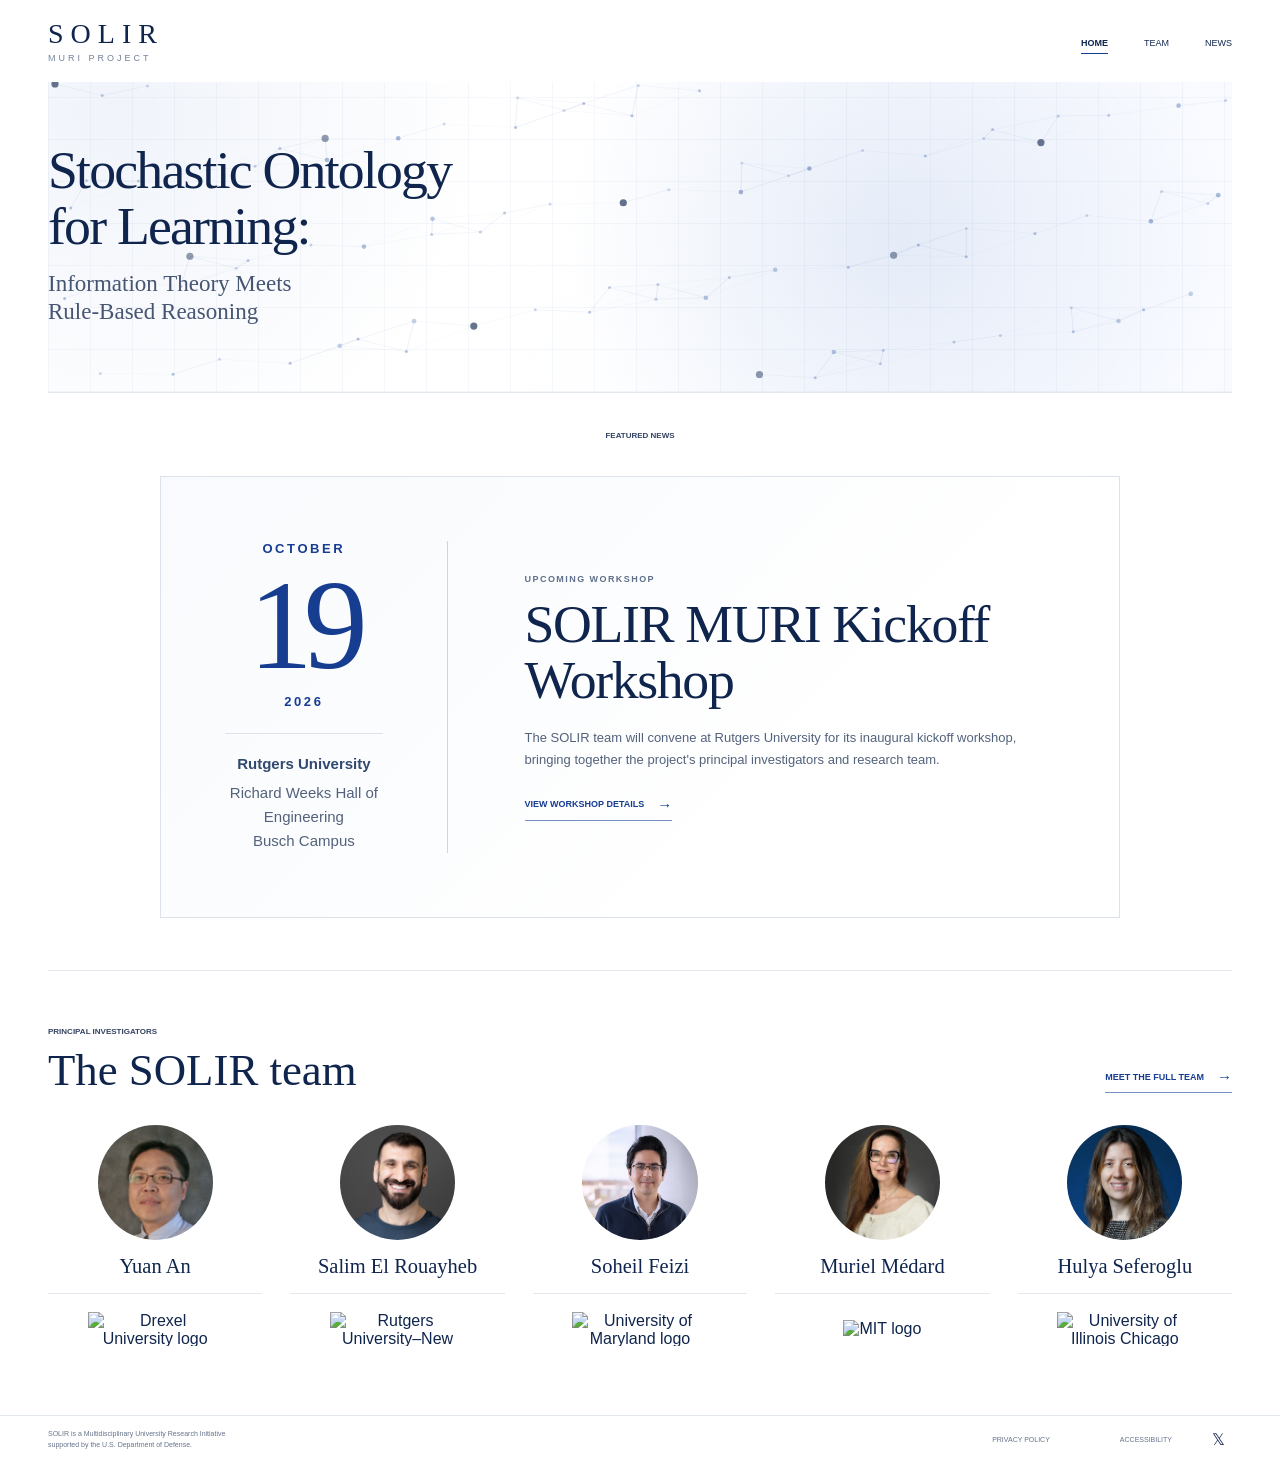
==== commit 93735710: "Refine workshop location and heading presentation" ====
--- a/index.html
+++ b/index.html
@@ -32,16 +32,18 @@
 <section class="latest-news latest-news-strip full-width" id="latest-news">
   <p class="section-label">FEATURED NEWS</p>
   <article class="featured-news-item">
-    <div class="featured-news-date" aria-label="October 19, 2026">
+    <div class="featured-news-date">
+      <time class="featured-news-calendar" datetime="2026-10-19">
       <span class="featured-news-month">OCTOBER</span>
       <strong>19</strong>
       <span class="featured-news-year">2026</span>
+      </time>
+      <a class="featured-news-location featured-news-location-link" href="https://maps.google.com/?q=Richard+Weeks+Hall+of+Engineering,+500+Bartholomew+Road,+Piscataway,+NJ+08854" target="_blank" rel="noopener noreferrer"><span>Rutgers University</span>Richard Weeks Hall of Engineering<br>Busch Campus</a>
     </div>
     <div class="featured-news-copy">
       <p class="featured-news-type">UPCOMING WORKSHOP</p>
       <h2>SOLIR MURI Kickoff Workshop</h2>
       <p>The SOLIR team will convene at Rutgers University for its inaugural kickoff workshop, bringing together the project's principal investigators and research team.</p>
-      <p class="featured-news-location">Richard Weeks Hall of Engineering · Busch Campus</p>
       <a class="text-link" href="workshop.html">VIEW WORKSHOP DETAILS <span>→</span></a>
     </div>
   </article>
--- a/css/style.css
+++ b/css/style.css
@@ -65,6 +65,8 @@
   color: var(--blue);
 }
 
+.featured-news-calendar { display: flex; flex-direction: column; align-items: center; }
+
 .featured-news-date strong {
   font-family: Georgia, serif;
   font-size: clamp(82px, 10vw, 138px);
@@ -84,9 +86,11 @@
 .featured-news-year { margin-top: 18px; }
 .featured-news-copy { align-self: center; }
 .featured-news-type { margin: 0 0 12px; font-size: 9px; font-weight: 700; letter-spacing: .16em; color: #60708b; }
+.featured-news-copy h1,
 .featured-news-copy h2 { margin: 0 0 18px; font-family: Georgia,serif; font-size: clamp(34px,4.2vw,58px); line-height: 1.05; font-weight: 400; letter-spacing: -.025em; }
 .featured-news-copy > p:not(.featured-news-type) { max-width: 580px; margin: 0 0 15px; color: #53627b; font-size: 13px; line-height: 1.7; }
-.featured-news-copy .featured-news-location { font-weight: 700; color: #31496f; }
+.featured-news-location { width: 100%; margin: 24px 0 0; padding-top: 18px; border-top: 1px solid #dce2ec; text-align: center; font-size: 12px; line-height: 1.6; color: #53627b; }
+.featured-news-location span { display: block; margin-bottom: 5px; font-weight: 700; color: #31496f; }
 .featured-news-copy .text-link { margin-top: 10px; }
 
 .home-team { padding: 56px 0 64px; border-top: 1px solid #e3e7ee; }
@@ -117,4 +121,7 @@
 
 @media(min-width:621px) and (max-width:900px) {
   .home-team-grid { grid-template-columns: repeat(3,minmax(0,1fr)); }
-}+}
+.featured-news-location-link { display: block; font-size: 15px; text-decoration: none; }
+.featured-news-location-link:hover { color: var(--blue); text-decoration: underline; text-underline-offset: 3px; }
+.featured-news-location-link:focus-visible { outline: 2px solid var(--blue); outline-offset: 5px; }
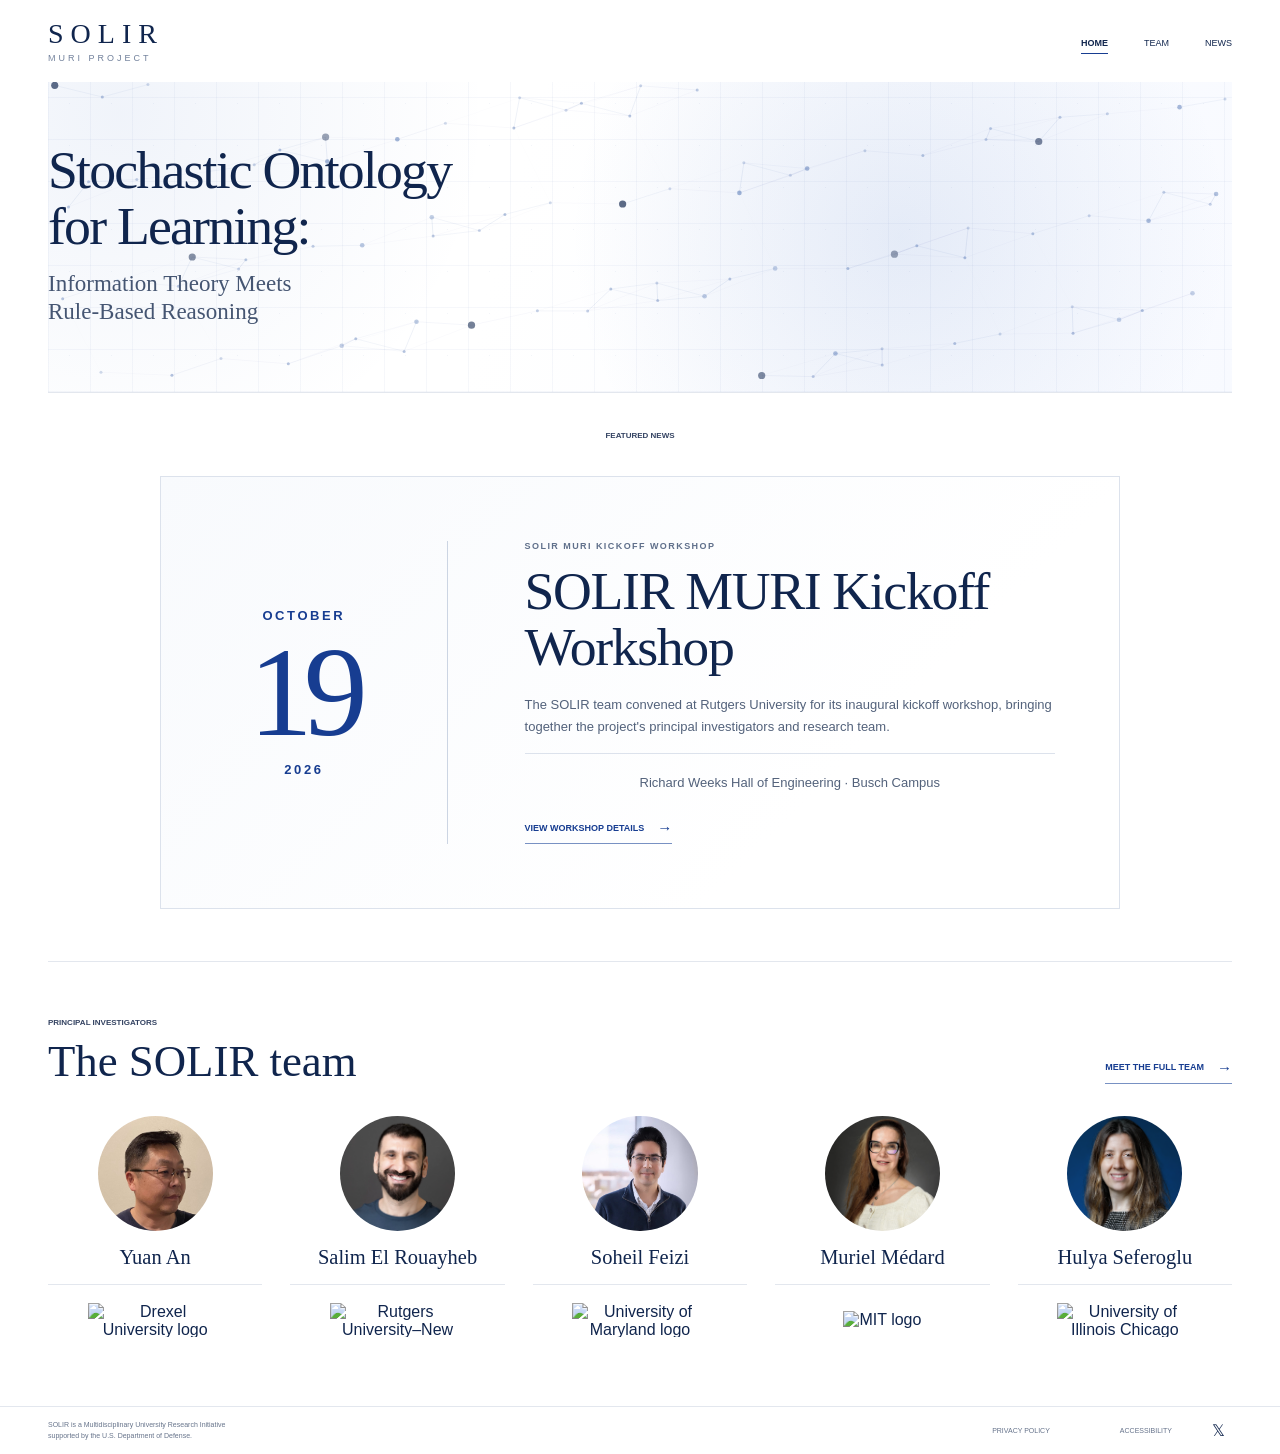
==== commit 76731728: "Updated the page after the kickoff workshop" ====
--- a/index.html
+++ b/index.html
@@ -32,18 +32,16 @@
 <section class="latest-news latest-news-strip full-width" id="latest-news">
   <p class="section-label">FEATURED NEWS</p>
   <article class="featured-news-item">
-    <div class="featured-news-date">
-      <time class="featured-news-calendar" datetime="2026-10-19">
+    <div class="featured-news-date" aria-label="October 19, 2026">
       <span class="featured-news-month">OCTOBER</span>
       <strong>19</strong>
       <span class="featured-news-year">2026</span>
-      </time>
-      <a class="featured-news-location featured-news-location-link" href="https://maps.google.com/?q=Richard+Weeks+Hall+of+Engineering,+500+Bartholomew+Road,+Piscataway,+NJ+08854" target="_blank" rel="noopener noreferrer"><span>Rutgers University</span>Richard Weeks Hall of Engineering<br>Busch Campus</a>
     </div>
     <div class="featured-news-copy">
-      <p class="featured-news-type">UPCOMING WORKSHOP</p>
+      <p class="featured-news-type">SOLIR MURI KICKOFF WORKSHOP</p>
       <h2>SOLIR MURI Kickoff Workshop</h2>
-      <p>The SOLIR team will convene at Rutgers University for its inaugural kickoff workshop, bringing together the project's principal investigators and research team.</p>
+      <p>The SOLIR team convened at Rutgers University for its inaugural kickoff workshop, bringing together the project's principal investigators and research team.</p>
+      <p class="featured-news-location">Richard Weeks Hall of Engineering · Busch Campus</p>
       <a class="text-link" href="workshop.html">VIEW WORKSHOP DETAILS <span>→</span></a>
     </div>
   </article>
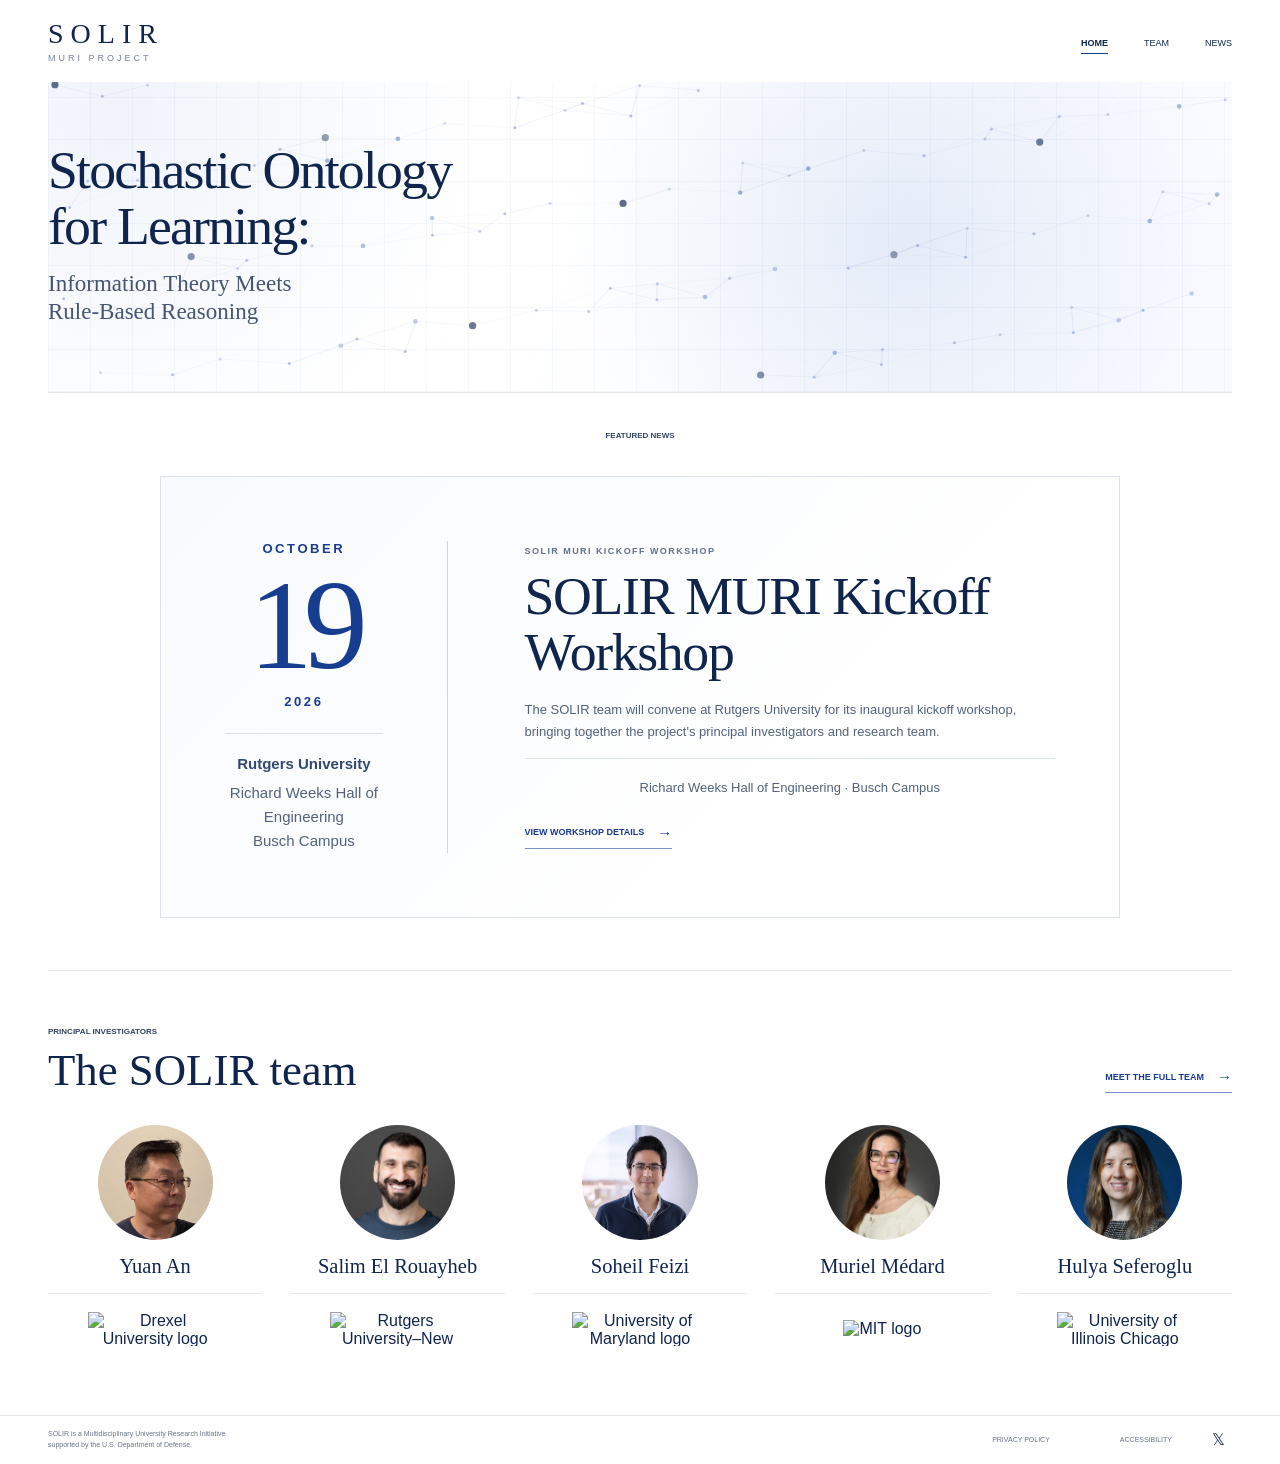
==== commit a83a0b28: "Merge branch 'main' of https://github.com/SOLIR-MURI/solir-muri-website" ====
--- a/index.html
+++ b/index.html
@@ -32,15 +32,18 @@
 <section class="latest-news latest-news-strip full-width" id="latest-news">
   <p class="section-label">FEATURED NEWS</p>
   <article class="featured-news-item">
-    <div class="featured-news-date" aria-label="October 19, 2026">
+    <div class="featured-news-date">
+      <time class="featured-news-calendar" datetime="2026-10-19">
       <span class="featured-news-month">OCTOBER</span>
       <strong>19</strong>
       <span class="featured-news-year">2026</span>
+      </time>
+      <a class="featured-news-location featured-news-location-link" href="https://maps.google.com/?q=Richard+Weeks+Hall+of+Engineering,+500+Bartholomew+Road,+Piscataway,+NJ+08854" target="_blank" rel="noopener noreferrer"><span>Rutgers University</span>Richard Weeks Hall of Engineering<br>Busch Campus</a>
     </div>
     <div class="featured-news-copy">
       <p class="featured-news-type">SOLIR MURI KICKOFF WORKSHOP</p>
       <h2>SOLIR MURI Kickoff Workshop</h2>
-      <p>The SOLIR team convened at Rutgers University for its inaugural kickoff workshop, bringing together the project's principal investigators and research team.</p>
+      <p>The SOLIR team will convene at Rutgers University for its inaugural kickoff workshop, bringing together the project's principal investigators and research team.</p>
       <p class="featured-news-location">Richard Weeks Hall of Engineering · Busch Campus</p>
       <a class="text-link" href="workshop.html">VIEW WORKSHOP DETAILS <span>→</span></a>
     </div>
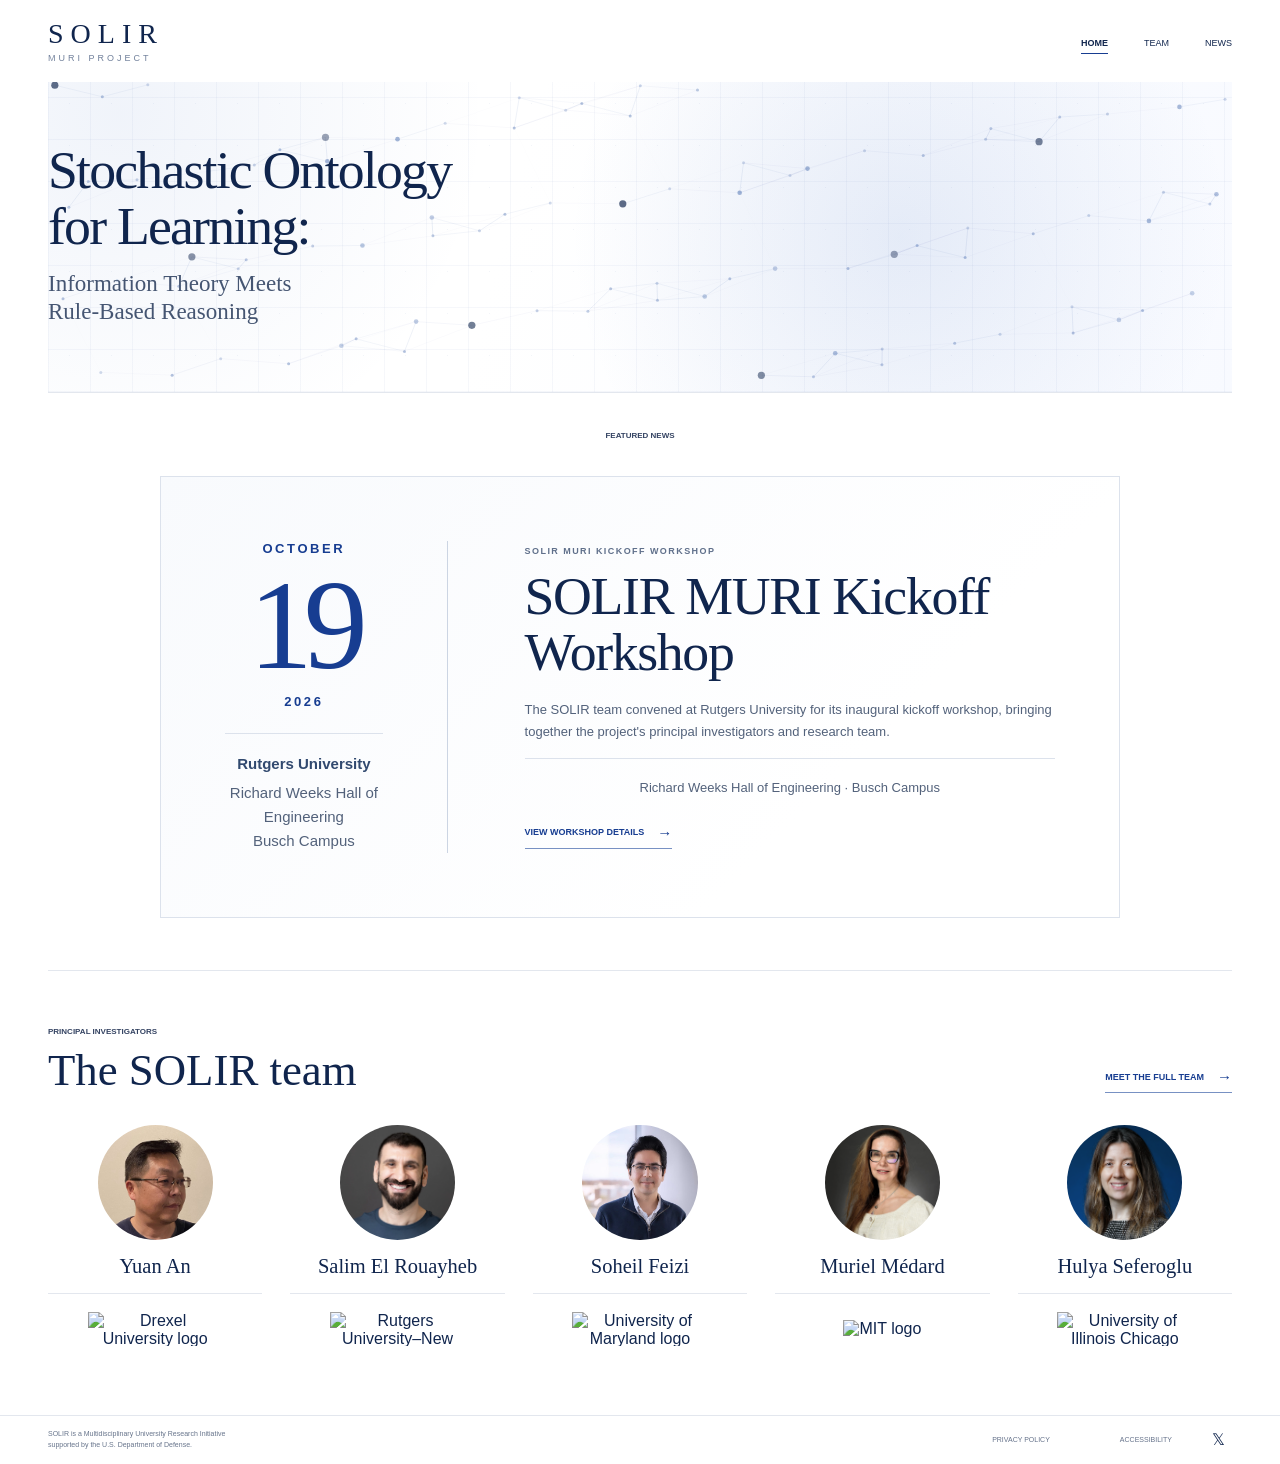
==== commit e15df1f8: "Update workshop description to past tense" ====
--- a/index.html
+++ b/index.html
@@ -43,7 +43,7 @@
     <div class="featured-news-copy">
       <p class="featured-news-type">SOLIR MURI KICKOFF WORKSHOP</p>
       <h2>SOLIR MURI Kickoff Workshop</h2>
-      <p>The SOLIR team will convene at Rutgers University for its inaugural kickoff workshop, bringing together the project's principal investigators and research team.</p>
+      <p>The SOLIR team convened at Rutgers University for its inaugural kickoff workshop, bringing together the project's principal investigators and research team.</p>
       <p class="featured-news-location">Richard Weeks Hall of Engineering · Busch Campus</p>
       <a class="text-link" href="workshop.html">VIEW WORKSHOP DETAILS <span>→</span></a>
     </div>
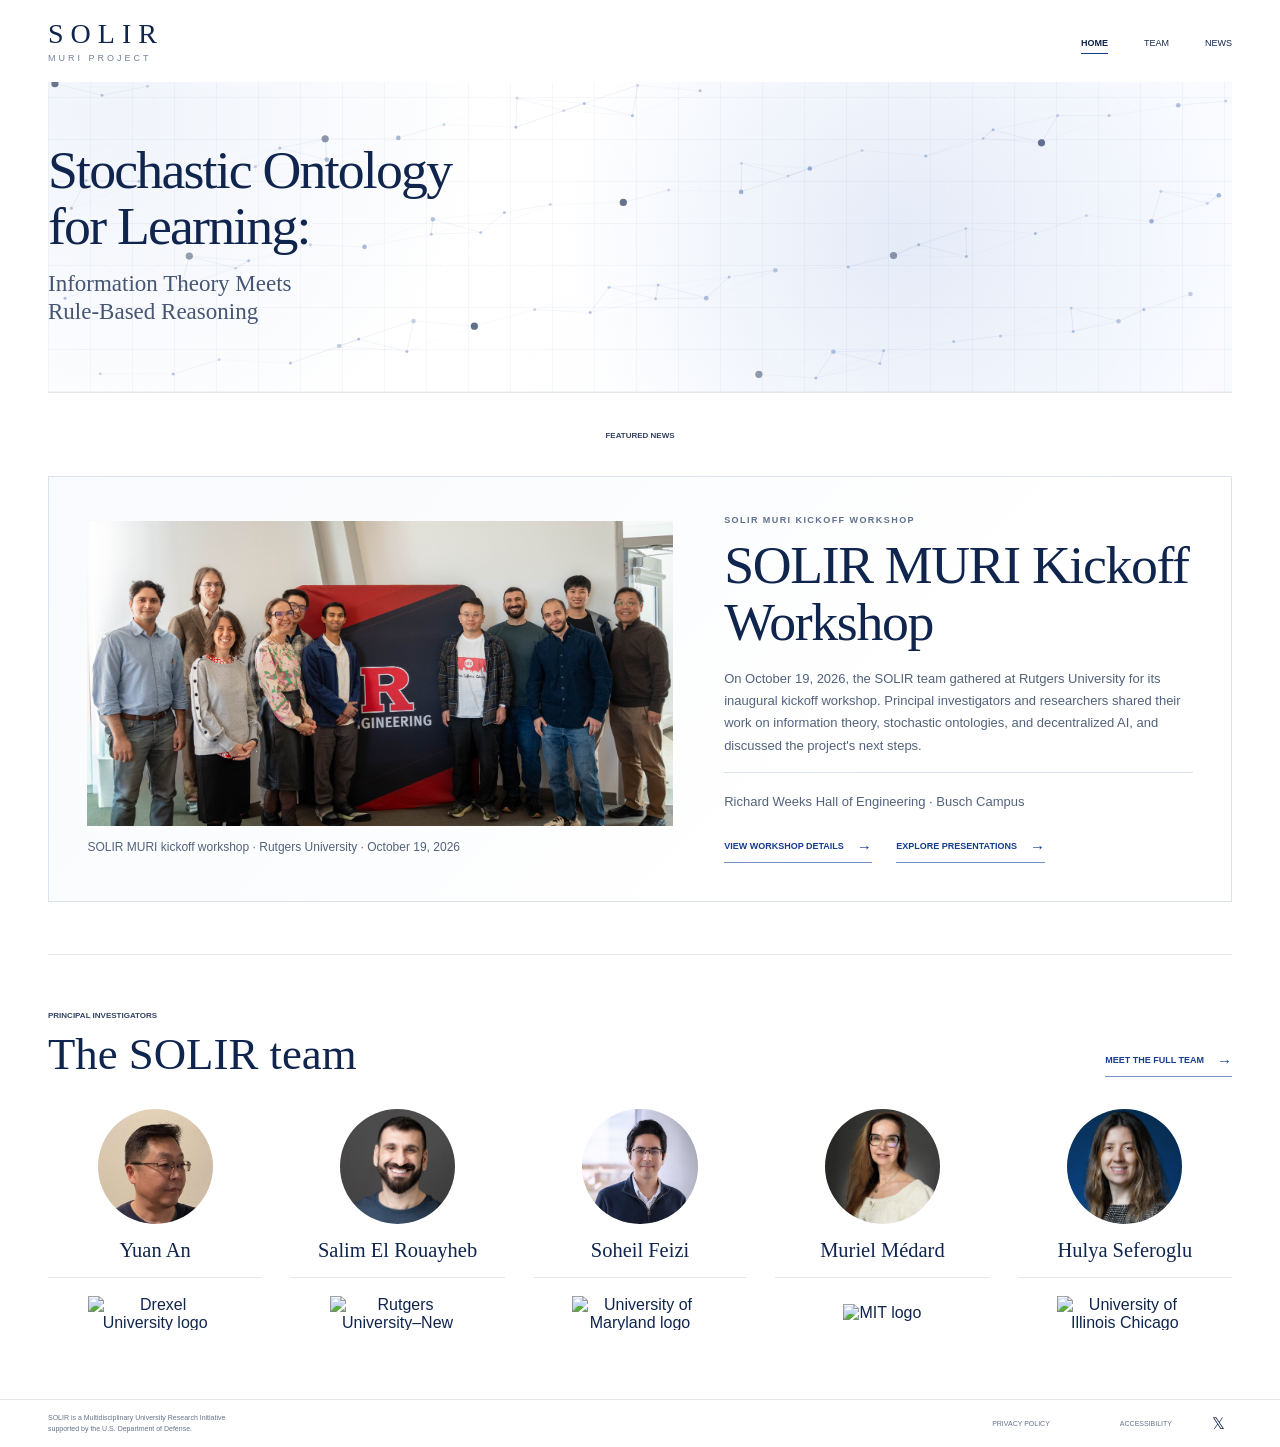
==== commit 60dcc93c: "added the solir picture" ====
--- a/index.html
+++ b/index.html
@@ -31,21 +31,20 @@
 
 <section class="latest-news latest-news-strip full-width" id="latest-news">
   <p class="section-label">FEATURED NEWS</p>
-  <article class="featured-news-item">
-    <div class="featured-news-date">
-      <time class="featured-news-calendar" datetime="2026-10-19">
-      <span class="featured-news-month">OCTOBER</span>
-      <strong>19</strong>
-      <span class="featured-news-year">2026</span>
-      </time>
-      <a class="featured-news-location featured-news-location-link" href="https://maps.google.com/?q=Richard+Weeks+Hall+of+Engineering,+500+Bartholomew+Road,+Piscataway,+NJ+08854" target="_blank" rel="noopener noreferrer"><span>Rutgers University</span>Richard Weeks Hall of Engineering<br>Busch Campus</a>
-    </div>
+  <article class="featured-news-item featured-news-with-photo">
+    <figure class="workshop-photo featured-news-photo">
+      <a href="workshop.html" aria-label="Explore the SOLIR MURI kickoff workshop">
+        <img src="assets/workshop/solir-kickoff-group.jpg" alt="SOLIR workshop participants gathered around a Rutgers Engineering banner" width="6178" height="3228" decoding="async">
+      </a>
+      <figcaption>SOLIR MURI kickoff workshop &middot; Rutgers University &middot; October 19, 2026</figcaption>
+    </figure>
     <div class="featured-news-copy">
       <p class="featured-news-type">SOLIR MURI KICKOFF WORKSHOP</p>
       <h2>SOLIR MURI Kickoff Workshop</h2>
-      <p>The SOLIR team convened at Rutgers University for its inaugural kickoff workshop, bringing together the project's principal investigators and research team.</p>
+      <p>On October 19, 2026, the SOLIR team gathered at Rutgers University for its inaugural kickoff workshop. Principal investigators and researchers shared their work on information theory, stochastic ontologies, and decentralized AI, and discussed the project's next steps.</p>
       <p class="featured-news-location">Richard Weeks Hall of Engineering · Busch Campus</p>
       <a class="text-link" href="workshop.html">VIEW WORKSHOP DETAILS <span>→</span></a>
+      <a class="text-link workshop-slides-link" href="workshop.html#presentations">EXPLORE PRESENTATIONS <span aria-hidden="true">&#8594;</span></a>
     </div>
   </article>
 </section>
--- a/css/style.css
+++ b/css/style.css
@@ -1,4 +1,6 @@
 :root{--navy:#10254d;--blue:#173d91;--line:#dce2ec}
+.workshop-slides-link { margin-left: 24px; }
+@media (max-width: 600px) { .workshop-slides-link { margin-left: 0; margin-top: 18px; display: flex; width: fit-content; } }
 *{box-sizing:border-box}body{margin:0;color:var(--navy);background:#fff;font-family:Arial,Helvetica,sans-serif;-webkit-font-smoothing:antialiased}a{color:inherit;text-decoration:none}
 .full-width,.site-header{width:calc(100% - 96px);margin-left:auto;margin-right:auto}
 .site-header{height:82px;display:flex;align-items:center;justify-content:space-between}.brand{display:flex;flex-direction:column;line-height:1}.brand-name{font-family:Georgia,serif;font-size:28px;letter-spacing:7px}.brand-subtitle{margin-top:6px;font-size:9px;letter-spacing:3px;color:#71809b}
@@ -125,3 +127,14 @@
 .featured-news-location-link { display: block; font-size: 15px; text-decoration: none; }
 .featured-news-location-link:hover { color: var(--blue); text-decoration: underline; text-underline-offset: 3px; }
 .featured-news-location-link:focus-visible { outline: 2px solid var(--blue); outline-offset: 5px; }
+
+/* Workshop photography keeps the full group visible at every screen size. */
+.featured-news-with-photo { max-width: none; grid-template-columns: minmax(0, 1.25fr) minmax(0, 1fr); gap: clamp(24px, 4vw, 56px); padding: clamp(20px, 3vw, 40px); align-items: center; }
+.workshop-photo { margin: 0; min-width: 0; }
+.workshop-photo img { display: block; width: 100%; height: auto; }
+.workshop-photo figcaption { margin-top: 12px; font-size: 12px; line-height: 1.6; color: #53627b; text-align: left; }
+.featured-news-photo a { display: block; }
+.featured-news-photo a:focus-visible { outline: 2px solid var(--blue); outline-offset: 5px; }
+.featured-news-with-photo .featured-news-location { text-align: left; }
+.featured-news-with-photo .text-link { margin-left: 0; margin-right: 20px; }
+@media (max-width: 900px) { .featured-news-with-photo { grid-template-columns: 1fr; } }
